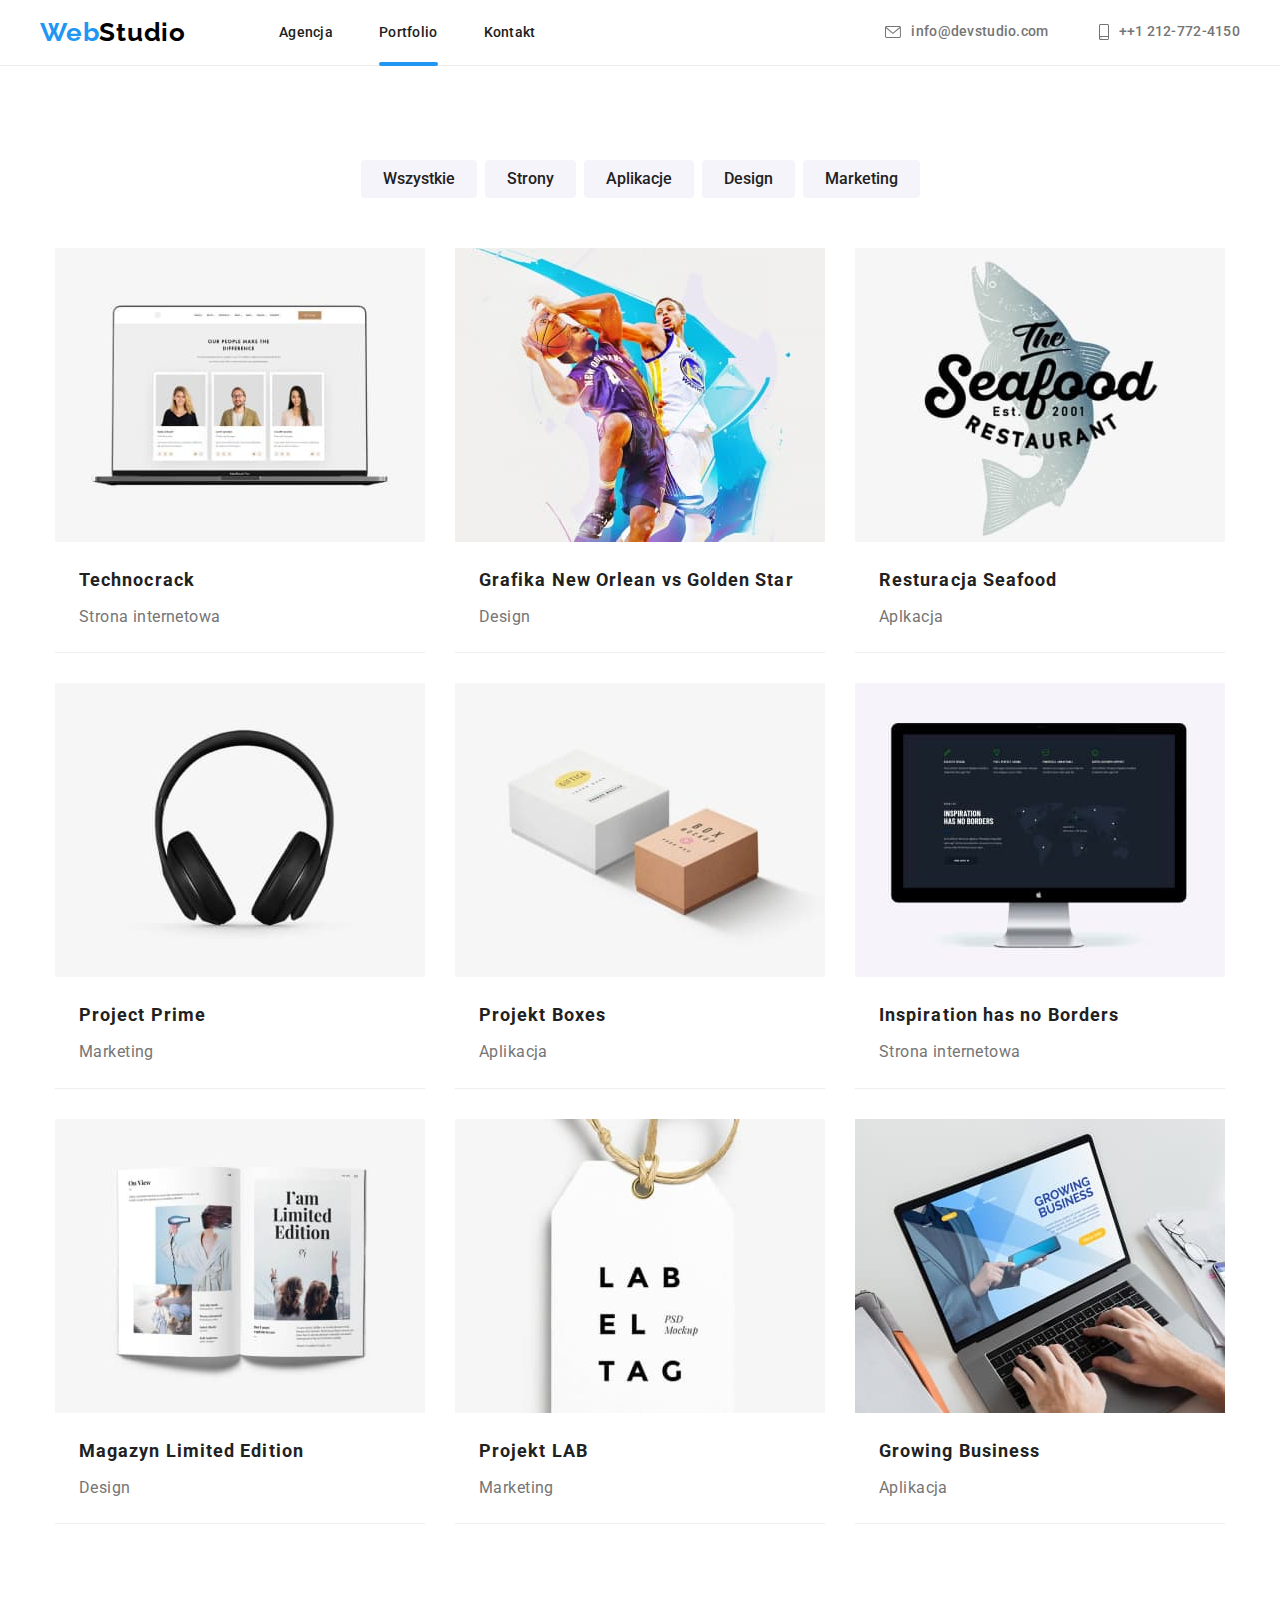
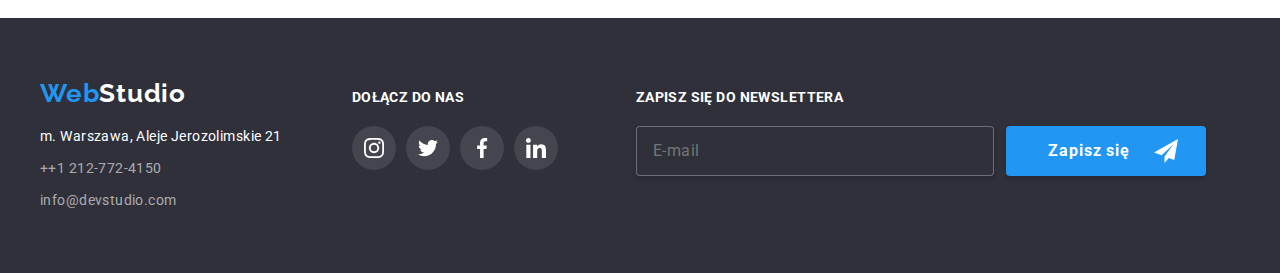
==== portfolio.html @ edabc9a8 "Readme added" ====
<!DOCTYPE html>
<html lang="en">
  <head>
    <meta charset="UTF-8" />
    <meta http-equiv="X-UA-Compatible" content="IE=edge" />
    <meta name="viewport" content="width=device-width, initial-scale=1.0" />
    <title>WebStudio</title>
    <link rel="preconnect" href="https://fonts.googleapis.com" />
    <link rel="preconnect" href="https://fonts.gstatic.com" crossorigin />
    <link
      rel="stylesheet"
      href="https://cdnjs.cloudflare.com/ajax/libs/modern-normalize/1.1.0/modern-normalize.min.css"
      integrity="sha512-wpPYUAdjBVSE4KJnH1VR1HeZfpl1ub8YT/NKx4PuQ5NmX2tKuGu6U/JRp5y+Y8XG2tV+wKQpNHVUX03MfMFn9Q=="
      crossorigin="anonymous"
      referrerpolicy="no-referrer"
    />
    <link
      href="https://fonts.googleapis.com/css2?family=Raleway:wght@700&family=Roboto:wght@400;500;700;900&display=swap"
      rel="stylesheet"
    />
    <link rel="stylesheet" href="./css/modern-normalize.css" />
    <link rel="stylesheet" href="./css/styles.css" />
  </head>
  <body>
    <header class="header-border">
      <div class="container header-section">
        <nav class="header-navigation">
          <a
            class="logo"
            href="index.html"
            target="_blank"
            rel="noreferrer noopener"
          >
            Web<span>Studio</span>
          </a>
          <ul class="menu">
            <li><a class="bordered" href="index.html">Agencja</a></li>
            <li>
              <a class="bordered active" href="portfolio.html">Portfolio</a>
            </li>
            <li><a class="bordered" href="index.html">Kontakt</a></li>
          </ul>
        </nav>
        <ul class="contacts">
          <li>
            <a class="contacts-link" href="mailto:info@devstudio.com">
              <svg width="16px" height="12px">
                <use href="images/icons.svg#icon-envelope-1"></use>
              </svg>
              info@devstudio.com</a
            >
          </li>
          <li>
            <a class="contacts-link" href="tel:+1212-772-4150">
              <svg width="10" height="16px">
                <use href="images/icons.svg#icon-smartphone-1"></use>
              </svg>
              ++1 212-772-4150</a
            >
          </li>
        </ul>
      </div>
    </header>
    <main>
      <section class="section">
        <div class="container">
          <ul class="portfolio-categories">
            <li><button type="button">Wszystkie</button></li>
            <li><button type="button">Strony</button></li>
            <li><button type="button">Aplikacje</button></li>
            <li><button type="button">Design</button></li>
            <li><button type="button">Marketing</button></li>
          </ul>
          <ul class="portfolio-img">
            <li class="portfolio-item">
              <div class="slide-out">
                <img
                  src="images/portfolio_img1.jpg"
                  alt="Photo of peoples on the laptop screen"
                  height="294"
                  width="370"
                />
                <p class="card-description">
                  Technocrack jest popularną platformą wykorzystywaną do
                  rozpowszechniania koronawirusa. Firmy wykorzystują tę
                  platformę do celów szpiegowskich i ataków na niezabezpieczone
                  serwery konkurencji
                </p>
              </div>
              <figcaption class="caption">
                <h3>Technocrack</h3>
                <p>Strona internetowa</p>
              </figcaption>
            </li>
            <li class="portfolio-item">
              <div class="slide-out">
                <img
                  src="images/portfolio_img2.jpg"
                  alt="two basketball players with a ball"
                  height="294"
                  width="370"
                />
                <p class="card-description">
                  Technocrack jest popularną platformą wykorzystywaną do
                  rozpowszechniania koronawirusa. Firmy wykorzystują tę
                  platformę do celów szpiegowskich i ataków na niezabezpieczone
                  serwery konkurencji
                </p>
              </div>
              <figcaption class="caption">
                <h3>Grafika New Orlean vs Golden Star</h3>
                <p>Design</p>
              </figcaption>
            </li>
            <li class="portfolio-item">
              <div class="slide-out">
                <img
                  src="images/portfolio_img3.jpg"
                  alt="Restaurant's logo with a fish in the background"
                  height="294"
                  width="370"
                />
                <p class="card-description">
                  Technocrack jest popularną platformą wykorzystywaną do
                  rozpowszechniania koronawirusa. Firmy wykorzystują tę
                  platformę do celów szpiegowskich i ataków na niezabezpieczone
                  serwery konkurencji
                </p>
              </div>
              <figcaption class="caption">
                <h3>Resturacja Seafood</h3>
                <p>Aplkacja</p>
              </figcaption>
            </li>
            <li class="portfolio-item">
              <div class="slide-out">
                <img
                  src="images/portfolio_img4.jpg"
                  alt="headphones"
                  height="294"
                  width="370"
                />
                <p class="card-description">
                  Technocrack jest popularną platformą wykorzystywaną do
                  rozpowszechniania koronawirusa. Firmy wykorzystują tę
                  platformę do celów szpiegowskich i ataków na niezabezpieczone
                  serwery konkurencji
                </p>
              </div>
              <figcaption class="caption">
                <h3>Project Prime</h3>
                <p>Marketing</p>
              </figcaption>
            </li>

            <li class="portfolio-item">
              <div class="slide-out">
                <img
                  src="images/portfolio_img5.jpg"
                  alt="two small boxes"
                  height="294"
                  width="370"
                />
                <p class="card-description">
                  Technocrack jest popularną platformą wykorzystywaną do
                  rozpowszechniania koronawirusa. Firmy wykorzystują tę
                  platformę do celów szpiegowskich i ataków na niezabezpieczone
                  serwery konkurencji
                </p>
              </div>
              <figcaption class="caption">
                <h3>Projekt Boxes</h3>
                <p>Aplikacja</p>
              </figcaption>
            </li>
            <li class="portfolio-item">
              <div class="slide-out">
                <img
                  src="images/portfolio_img6.jpg"
                  alt="Apple screen"
                  height="294"
                  width="370"
                />
                <p class="card-description">
                  Technocrack jest popularną platformą wykorzystywaną do
                  rozpowszechniania koronawirusa. Firmy wykorzystują tę
                  platformę do celów szpiegowskich i ataków na niezabezpieczone
                  serwery konkurencji
                </p>
              </div>
              <figcaption class="caption">
                <h3>Inspiration has no Borders</h3>
                <p>Strona internetowa</p>
              </figcaption>
            </li>
            <li class="portfolio-item">
              <div class="slide-out">
                <img
                  src="images/portfolio_img7.jpg"
                  alt="open newspaper"
                  height="294"
                  width="370"
                />
                <p class="card-description">
                  Technocrack jest popularną platformą wykorzystywaną do
                  rozpowszechniania koronawirusa. Firmy wykorzystują tę
                  platformę do celów szpiegowskich i ataków na niezabezpieczone
                  serwery konkurencji
                </p>
              </div>
              <figcaption class="caption">
                <h3>Magazyn Limited Edition</h3>
                <p>Design</p>
              </figcaption>
            </li>

            <li class="portfolio-item">
              <div class="slide-out">
                <img
                  src="images/portfolio_img8.jpg"
                  alt="a pendant"
                  height="294"
                  width="370"
                />
                <p class="card-description">
                  Technocrack jest popularną platformą wykorzystywaną do
                  rozpowszechniania koronawirusa. Firmy wykorzystują tę
                  platformę do celów szpiegowskich i ataków na niezabezpieczone
                  serwery konkurencji
                </p>
              </div>
              <figcaption class="caption">
                <h3>Projekt LAB</h3>
                <p>Marketing</p>
              </figcaption>
            </li>

            <li class="portfolio-item">
              <div class="slide-out">
                <img
                  src="images/portfolio_img9.jpg"
                  alt="hands using notebook"
                  height="294"
                  width="370"
                />
                <p class="card-description">
                  Technocrack jest popularną platformą wykorzystywaną do
                  rozpowszechniania koronawirusa. Firmy wykorzystują tę
                  platformę do celów szpiegowskich i ataków na niezabezpieczone
                  serwery konkurencji
                </p>
              </div>
              <figcaption class="caption">
                <h3>Growing Business</h3>
                <p>Aplikacja</p>
              </figcaption>
            </li>
          </ul>
        </div>
      </section>
    </main>
    <footer>
      <div class="container footer-wrapper">
        <div class="page-footer">
          <a
            class="footer-logo"
            href="index.html"
            target="_blank"
            rel="noreferrer noopener"
          >
            Web<span>Studio</span>
          </a>
          <address>
            <ul class="footer-list">
              <li class="footer-adres">m. Warszawa, Aleje Jerozolimskie 21</li>
              <li class="footer-contacts">
                <a href="tel:+1212-772-4150">++1 212-772-4150</a>
              </li>
              <li class="footer-contacts">
                <a href="mailto:info@devstudio.com">info@devstudio.com</a>
              </li>
            </ul>
          </address>
        </div>
        <div class="footer-socialmedia-icons">
          <h3>DOŁĄCZ DO NAS</h3>
          <ul>
            <li>
              <svg width="20px" height="20px">
                <use href="./images/icons.svg#icon-instagram-2-1"></use>
              </svg>
            </li>
            <li>
              <svg width="20px" height="20px">
                <use href="./images/icons.svg#icon-twitter-1-1"></use>
              </svg>
            </li>
            <li>
              <svg width="20px" height="20px">
                <use href="./images/icons.svg#icon-facebook-1-1"></use>
              </svg>
            </li>
            <li>
              <svg width="20px" height="20px">
                <use href="./images/icons.svg#icon-linkedin-1-1"></use>
              </svg>
            </li>
          </ul>
        </div>
        <div class="newsletter-wrapper">
          <h3>ZAPISZ SIĘ DO NEWSLETTERA</h3>
          <form class="newsletter-subscription" name="sign_up_for_newsletter">
            <input type="email" name="email" placeholder="E-mail" />
            <button class="submit-button" type="submit">
              Zapisz się<svg height="24px" width="24px">
                <use href="./images/icons.svg#icon-send"></use>
              </svg>
            </button>
          </form>
        </div>
      </div>
    </footer>
  </body>
</html>
---- css/styles.css ----
:root {
  --brand-color: #2196f3;
  --background-color: #2f303a;
  --backrground-second-color: #fff;
  --color-secondary: #212121;
  --paragraf-font-color: #757575;
  --font-primary: "Roboto", sans-serif;
  --font-secondary: "Raleway", sans-serif;
  --paragraf-font-size: 16px;
  --header2-font-size: 36px;
}
* {
  margin: 0;
  padding: 0;
  border-style: none;
}
body {
  font-family: var(--font-primary);
  letter-spacing: 0.03em;
  color: var(--paragraf-font-color);
  font-size: 14px;
}
a {
  text-decoration: none;
}
button {
  cursor: pointer;
}
li {
  list-style: none;
}
.container {
  max-width: 1200px;
  width: 100%;
  margin: 0 auto;
}
.section {
  padding: 94px 0;
}
.menu,
.contacts,
nav,
.header-section,
.advantages,
.example-list,
.aboutus-list,
.portfolio-categories {
  display: flex;
  justify-content: space-between;
}
.header-section {
  padding-top: 24px;
  padding-bottom: 25px;
  justify-content: space-between;
  align-items: center;
}
.header-border {
  border-bottom: 1px solid #ececec;
}
.header-navigation {
  display: flex;
  align-items: center;
}
.logo {
  margin-right: 93px;
}
.logo,
.footer-logo {
  font-family: var(--font-secondary);
  font-weight: 700;
  font-size: 26px;
  color: var(--brand-color);
  line-height: 1.2px;
  letter-spacing: 0.03em;
}
.logo span {
  color: #000;
}
.menu {
  column-gap: 46px;
}
.menu li {
  position: relative;
}
.menu a {
  display: inline-block;
  color: var(--color-secondary);
  transition-property: color, fill;
  transition-duration: 250ms;
  transition-timing-function: cubic-bezier(0.4, 0, 0.2, 1);
}
.menu a,
.contacts a {
  font-family: var(--font-primary);
  font-weight: 500;
  font-size: 14px;
  line-height: 1.1;
  letter-spacing: 0.02em;
}
.active::after,
.bordered:hover::after {
  position: absolute;
  right: 0;
  margin-top: 37px;
  content: "";
  width: 100%;
  border-bottom: solid 4px #2196f3;
  border-radius: 4px;
}
.contacts {
  column-gap: 50px;
}
.menu a:focus,
.menu a:hover,
.contacts-link:focus,
.contacts-link:hover,
.footer-contacts a:focus,
.footer-contacts a:hover {
  color: var(--brand-color);
  fill: var(--brand-color);
}
.contacts-link {
  fill: var(--paragraf-font-color);
  color: var(--paragraf-font-color);
  display: flex;
  align-items: center;
  transition-property: color, fill;
  transition-duration: 250ms;
  transition-timing-function: cubic-bezier(0.4, 0, 0.2, 1);
}
.contacts-link svg {
  margin-right: 10px;
}
.introduction {
  padding-top: 0;
  padding-bottom: 0;
  background-color: var(--background-color);
  border: 1px solid #000;
}
.background-img {
  margin: auto;
  background-image: url(../images/sloganBackground.jpg),
    linear-gradient(rgba(47, 48, 58, 0.4), rgba(47, 48, 58, 0.4));
  background-position: center;
  background-repeat: no-repeat;
  background-size: cover;
  max-width: 1600px;
}
.introduction-padding {
  padding: 200px 452px;
  text-align: center;
}
.slogan {
  font-size: 44px;
  font-weight: 900;
  line-height: 1.4;
  letter-spacing: 0.06em;
  color: var(--backrground-second-color);
  padding-bottom: 30px;
}
.slogan-button,
.modal-button {
  border: none;
  font-family: var(--font-primary);
  border-radius: 4px;
  font-size: 16px;
  font-weight: 700;
  line-height: 1.9;
  letter-spacing: 0.06em;
  color: var(--backrground-second-color);
  background-color: var(--brand-color);
  padding: 10px 41px 10px 42px;
}
.advantages > li:not(:last-child),
.aboutus-list > li:not(:last-child),
.example-list > li:not(:last-child) {
  margin-right: 30px;
}
.advantages h3,
.footer-socialmedia-icons h3,
.label,
.newsletter-wrapper h3 {
  color: var(--color-secondary);
  font-weight: 700;
  font-size: 14px;
  line-height: 1.1;
  padding-bottom: 10px;
}
.advantages p {
  line-height: 1.7;
}
.top-icons {
  background-color: #f5f4fa;
  padding: 25px 100px;
  margin-bottom: 30px;
}
.example-section {
  padding-top: 0;
}
.example-list img {
  display: block;
}
.example-list li {
  position: relative;
}
.label {
  position: absolute;
  bottom: 0;
  width: 100%;
  padding: 27px;
  text-align: center;
  background: rgba(47, 48, 58, 0.8);
  color: rgba(255, 255, 255, 1);
}
.example-header,
.aboutus-header,
.clients-header {
  text-align: center;
  color: var(--color-secondary);
  font-weight: 700;
  font-size: var(--header2-font-size);
  line-height: 1.2;
  padding-bottom: 50px;
}
.aboutus-list {
  text-align: center;
}
.aboutus-list > li {
  padding-bottom: 30px;
  background-color: var(--backrground-second-color);
  box-shadow: 0 2px 1px 0 #00000033, 0 1px 1px 0 #00000024,
    0 1px 3px 0 #0000001f;
}
.aboutus {
  background: #f5f4fa;
}
.aboutus-list h3 {
  font-weight: 500;
  color: var(--color-secondary);
  padding-top: 30px;
  padding-bottom: 10px;
}
.aboutus-list p,
.aboutus-list h3 {
  font-size: var(--paragraf-font-size);
  line-height: 1.2;
}
.index-socialmedia-icons {
  margin-top: 16px;
}
.index-socialmedia-icons ul {
  display: flex;
  column-gap: 10px;
  justify-content: center;
}
.index-socialmedia-icons li {
  width: 44px;
  height: 44px;
  padding: 12px;
  fill: #afb1b8;
  border-radius: 50%;
  transition-property: background-color, fill;
  transition-duration: 250ms;
  transition-timing-function: cubic-bezier(0.4, 0, 0.2, 1);
}
.index-socialmedia-icons li:hover,
.index-socialmedia-icons li:focus {
  background-color: var(--brand-color);
  fill: var(--backrground-second-color);
}
.clients-list {
  display: flex;
  justify-content: space-between;
  fill: #afb1b8;
  gap: 30px;
}
.clients-list li {
  border: 1px solid #afb1b8;
  border-radius: 4%;
  padding: 17.71px 32px 14.25px 32px;
  transition-property: border, fill;
  transition-duration: 250ms;
  transition-timing-function: cubic-bezier(0.4, 0, 0.2, 1);
}
.clients-list li:hover,
.clients-list li:focus {
  fill: var(--brand-color);
  border: 1px solid var(--brand-color);
}
.portfolio-categories button {
  font-family: var(--font-primary);
  font-weight: 500;
  font-size: 16px;
  line-height: 1.6;
  color: var(--color-secondary);
  background-color: #f5f4fa;
  border-radius: 4px;
  padding: 6px 22px;
  transition-property: background-color, color, box-shadow;
  transition-duration: 250ms;
  transition-timing-function: cubic-bezier(0.4, 0, 0.2, 1);
}
.portfolio-categories {
  justify-content: center;
}
.portfolio-categories button:focus,
.portfolio-categories button:hover {
  background-color: var(--brand-color);
  color: var(--backrground-second-color);
  box-shadow: 0 2px 2px 0 #0000001f, 0 1px 2px 0 #00000014,
    0 3px 1px 0 #0000001a;
}
.portfolio-item {
  display: block;
  border-bottom: 1px solid #eeeeee;
  transition-property: box-shadow;
  transition-duration: 250ms;
  transition-timing-function: cubic-bezier(0.4, 0, 0.2, 1);
}
.portfolio-item:hover,
.portfolio-item:focus {
  box-shadow: 1px 4px 6px 0 rgba(0, 0, 0, 0.16), 0 4px 4px 0 rgba(0, 0, 0, 0.06),
    0 1px 1px 0 rgba(0, 0, 0, 0.12);
}
.portfolio-categories li:not(:last-child) {
  margin-right: 8px;
}
.portfolio-img {
  display: flex;
  justify-content: center;
  flex-wrap: wrap;
  gap: 30px;
  padding-top: 50px;
}
.slide-out {
  max-width: 370px;
  position: relative;
  overflow: hidden;
}
.slide-out img {
  display: block;
}
.card-description {
  position: absolute;
  left: 0;
  right: 0;
  top: 0;
  bottom: 0;
  font-size: 18px;
  line-height: 28px;
  letter-spacing: 0.03em;
  text-align: left;
  padding-top: 49px;
  padding-left: 24px;
  padding-right: 45px;
  color: var(--backrground-second-color);
  background-color: #2196f3e5;
  transform: translateY(295px);
  transition: transform 250ms cubic-bezier(0.4, 0, 0.2, 1);
}
.portfolio-item:hover .card-description {
  transform: translateY(0);
}
.caption {
  padding: 20px 24px;
}
.caption h3 {
  font-weight: 700;
  font-size: 18px;
  line-height: 2;
  letter-spacing: 0.06em;
  color: var(--color-secondary);
  margin-bottom: 4px;
}
.caption p {
  font-size: var(--paragraf-font-size);
  line-height: 1.9;
}
footer {
  background: var(--background-color);
}
.footer-wrapper {
  display: flex;
  align-items: baseline;
}
.page-footer {
  padding-top: 60px;
  padding-bottom: 60px;
  margin-right: 70px;
}
.footer-logo span {
  color: var(--backrground-second-color);
}
.footer-list {
  display: flex;
  flex-direction: column;
  row-gap: 8px;
}
.footer-adres {
  font-style: normal;
  line-height: 1.7;
  color: var(--backrground-second-color);
}
address {
  margin-top: 20px;
}
.footer-contacts a {
  font-style: normal;
  font-family: var(--font-primary);
  font-size: 14px;
  line-height: 1.7;
  letter-spacing: 0.03em;
  color: rgba(255, 255, 255, 0.6);
  transition-property: color, fill;
  transition-duration: 250ms;
  transition-timing-function: cubic-bezier(0.4, 0, 0.2, 1);
}
.footer-socialmedia-icons {
  padding-top: 72px;
  margin-right: 78px;
}
.footer-socialmedia-icons ul {
  display: flex;
  column-gap: 10px;
  margin-top: 10px;
  fill: var(--backrground-second-color);
}
.footer-socialmedia-icons li {
  padding: 12px;
  width: 44px;
  height: 44px;
  border-radius: 50%;
  background-color: rgba(255, 255, 255, 0.1);
  transition-property: background-color;
  transition-duration: 250ms;
  transition-timing-function: cubic-bezier(0.4, 0, 0.2, 1);
}
.footer-socialmedia-icons li:hover,
.footer-socialmedia-icons li:focus {
  background-color: var(--brand-color);
}
.footer-socialmedia-icons h3 {
  color: var(--backrground-second-color);
}
label {
  display: flex;
  flex-direction: column;
}
.newsletter-wrapper h3 {
  padding-bottom: 20px;
  color: var(--backrground-second-color);
}
.newsletter-subscription {
  display: flex;
}
.newsletter-subscription input {
  font-size: 16px;
  font-weight: 400;
  letter-spacing: 0.03em;
  border-radius: 4px;
  padding: 15px 16px 15px 16px;
  border: 1px solid #ffffff4d;
  box-shadow: 0px 4px 4px 0px #00000026;
  color: #ffffff99;
  background-color: var(--background-color);
  width: 358px;
}
.submit-button {
  padding: 10px 28px 10px 42px;
  margin-left: 12px;
  display: flex;
  align-items: center;
  color: var(--backrground-second-color);
  background-color: var(--brand-color);
  font-size: 16px;
  font-weight: 700;
  line-height: 1.6;
  letter-spacing: 0.06em;
  box-shadow: 0px 4px 4px 0px #00000026;
  border-radius: 4px;
}
.submit-button svg {
  margin-left: 24px;
  fill: rgba(255, 255, 255, 1);
  background-color: var(--brand-color);
}
/*modal*/
.is-hidden {
  visibility: hidden;
  opacity: 0;
  pointer-events: none;
}
.backdrop {
  position: fixed;
  left: 0;
  right: 0;
  top: 0;
  bottom: 0;
  background: rgba(0, 0, 0, 0.2);
  transition: visibility 0.5s linear, opacity 0.5s linear;
}
.modal {
  background: rgba(255, 255, 255, 1);
  box-shadow: 0px 2px 1px 0px rgba(0, 0, 0, 0.2),
    0px 1px 1px 0px rgba(0, 0, 0, 0.14), 0px 1px 3px 0px rgba(0, 0, 0, 0.12);
  height: 581px;
  width: 528px;
  border-radius: 4px;
  position: absolute;
  left: 50%;
  top: 50%;
  transition: transform 0.5s linear;
  transform: translate(-50%) translateY(-50%) scale(1);
  padding: 40px;
}
.modal h3 {
  color: var(--color-secondary);
  font-size: 20px;
  font-weight: 700;
  line-height: 23px;
  letter-spacing: 0.03em;
  text-align: center;
  padding-bottom: 12px;
}
.is-hidden .modal {
  transform: translate(-50%) translateY(-50%) scale(0);
}
.modal-close-btn {
  position: absolute;
  display: flex;
  justify-content: center;
  top: 8px;
  right: 8px;
  height: 30px;
  width: 30px;
  border-radius: 50%;
  border: 1px solid #0000001a;
  background-color: #fff;
  padding: 6px;
}
.order-input {
  border: 1px solid rgba(33, 33, 33, 0.2);
  border-radius: 4px;
  height: 40px;
  margin-top: 4px;
  padding-left: 42px;
  transition-property: border;
  transition-duration: 250ms;
  transition-timing-function: cubic-bezier(0.4, 0, 0.2, 1);
}
.order-input:hover,
.order-input:focus-within,
.comment:hover,
.comment:focus-within {
  border: 1px solid var(--brand-color);
  outline: none;
}
.order-input:hover + .modal-icons,
.order-input:focus + .modal-icons {
  fill: var(--brand-color);
  outline: none;
}

.modal label,
.modal textarea {
  font-size: 12px;
  line-height: 14px;
  letter-spacing: 0.01em;
  text-align: left;
  color: var(--paragraf-font-color);
  padding-top: 10px;
  position: relative;
}
.modal-icons {
  position: absolute;
  left: 12px;
  top: 60%;
  transition-property: fill;
  transition-duration: 250ms;
  transition-timing-function: cubic-bezier(0.4, 0, 0.2, 1);
}
.modal textarea {
  padding: 12px 16px;
  resize: none;
  border: 1px solid rgba(33, 33, 33, 0.2);
  border-radius: 4px;
  margin-top: 4px;
}
.checkbox-control {
  display: flex;
  gap: 8px;
  margin-top: 25px;
  margin-bottom: 30px;
  padding-left: 15px;
}
.checkbox-input {
  position: absolute;
  width: 100%;
  height: 100%;
  clip: rect(1px, 1px, 1px, 1px);
}
.termANDcondition {
  transition-property: border-color, background-color;
  transition-duration: 250ms;
  transition-timing-function: cubic-bezier(0.4, 0, 0.2, 1);
  width: 16px;
  height: 15px;
  display: block;
  border: 2px solid #212121;
  border-radius: 2px;
  overflow: hidden;
  position: relative;
}
.order-input svg {
  display: block;
}
.checkbox-input:checked + .termANDcondition {
  border-color: var(--brand-color);
  background-color: var(--brand-color);
  overflow: visible;
}
.checkbox-input:checked + .termANDcondition svg {
  position: absolute;
  top: 50%;
  left: 50%;
  transform: translate(-50%, -50%);
  fill: #fff;
}
.checkbox-control a {
  color: var(--brand-color);
  text-decoration: underline;
}
.modal-button {
  display: block;
  margin-left: auto;
  margin-right: auto;
  padding: 10px 76px;
  box-shadow: 0px 4px 4px 0px #00000026;
}
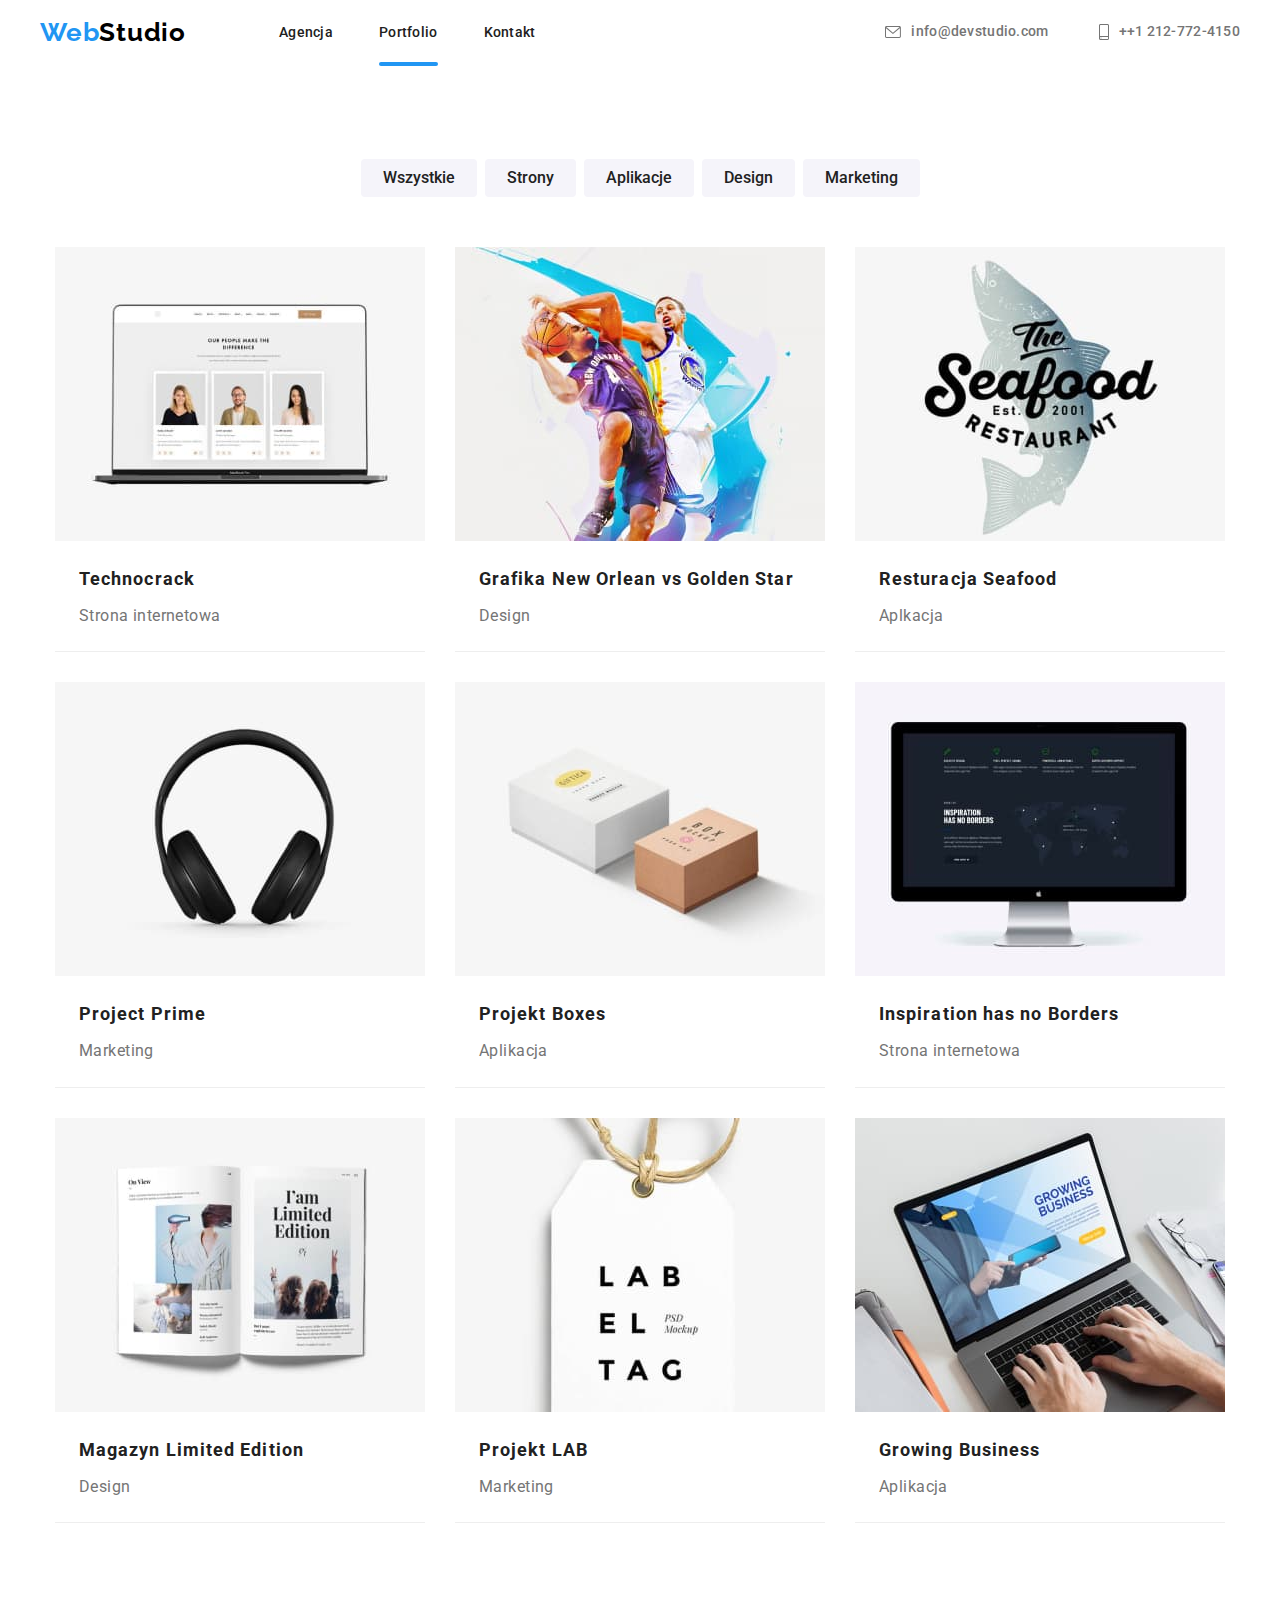
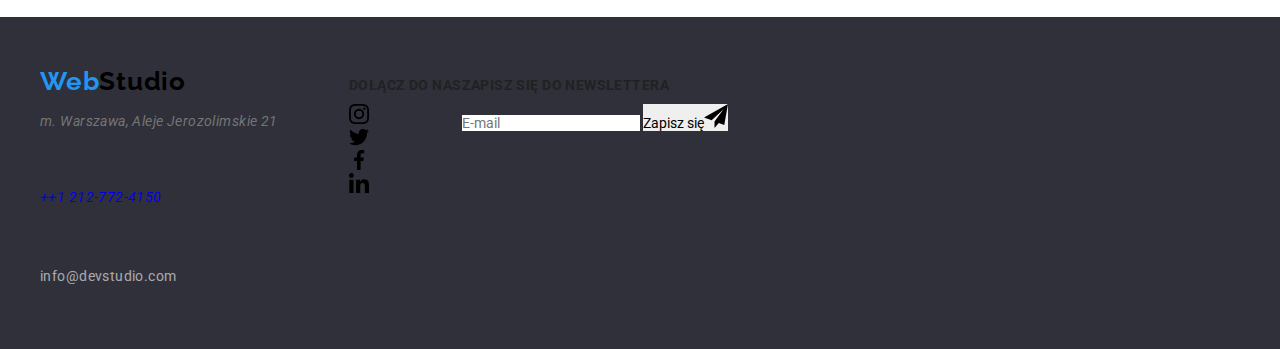
==== commit 38d5178e: "_pageFooter added" ====
--- a/portfolio.html
+++ b/portfolio.html
@@ -23,8 +23,8 @@
   </head>
   <body>
     <header class="header-border">
-      <div class="container header-section">
-        <nav class="header-navigation">
+      <div class="container header__section">
+        <nav class="header__navigation">
           <a
             class="logo"
             href="index.html"
@@ -34,25 +34,33 @@
             Web<span>Studio</span>
           </a>
           <ul class="menu">
-            <li><a class="bordered" href="index.html">Agencja</a></li>
-            <li>
-              <a class="bordered active" href="portfolio.html">Portfolio</a>
-            </li>
-            <li><a class="bordered" href="index.html">Kontakt</a></li>
+            <li class="menu__item">
+              <a class="menu__link menu--bordered" href="index.html">Agencja</a>
+            </li>
+            <li class="menu__item">
+              <a
+                class="menu__link menu--bordered menu--active"
+                href="portfolio.html"
+                >Portfolio</a
+              >
+            </li>
+            <li class="menu__item">
+              <a class="menu__link menu--bordered" href="index.html">Kontakt</a>
+            </li>
           </ul>
         </nav>
         <ul class="contacts">
           <li>
-            <a class="contacts-link" href="mailto:info@devstudio.com">
-              <svg width="16px" height="12px">
+            <a class="contacts__link" href="mailto:info@devstudio.com">
+              <svg class="contacts__icon" width="16px" height="12px">
                 <use href="images/icons.svg#icon-envelope-1"></use>
               </svg>
               info@devstudio.com</a
             >
           </li>
           <li>
-            <a class="contacts-link" href="tel:+1212-772-4150">
-              <svg width="10" height="16px">
+            <a class="contacts__link" href="tel:+1212-772-4150">
+              <svg class="contacts__icon" width="10" height="16px">
                 <use href="images/icons.svg#icon-smartphone-1"></use>
               </svg>
               ++1 212-772-4150</a
@@ -259,21 +267,21 @@
         </div>
       </section>
     </main>
-    <footer>
-      <div class="container footer-wrapper">
-        <div class="page-footer">
+    <footer class="footer">
+      <div class="container footer__wrapper">
+        <div class="footer__contacts">
           <a
-            class="footer-logo"
+            class="logo"
             href="index.html"
             target="_blank"
             rel="noreferrer noopener"
           >
-            Web<span>Studio</span>
+            Web<span claa="logo__span--footer">Studio</span>
           </a>
           <address>
-            <ul class="footer-list">
-              <li class="footer-adres">m. Warszawa, Aleje Jerozolimskie 21</li>
-              <li class="footer-contacts">
+            <ul class="footer__list">
+              <li class="footer__adres">m. Warszawa, Aleje Jerozolimskie 21</li>
+              <li class="footer__contacts">
                 <a href="tel:+1212-772-4150">++1 212-772-4150</a>
               </li>
               <li class="footer-contacts">
--- a/css/styles.css
+++ b/css/styles.css
@@ -39,25 +39,25 @@
 }
 .menu,
 .contacts,
-nav,
-.header-section,
+.header__navigation,
+.header__section,
 .advantages,
-.example-list,
-.aboutus-list,
+.OurService__list,
+.ourTeam__list,
 .portfolio-categories {
   display: flex;
   justify-content: space-between;
 }
-.header-section {
+.header__section {
   padding-top: 24px;
   padding-bottom: 25px;
   justify-content: space-between;
   align-items: center;
 }
-.header-border {
+.header {
   border-bottom: 1px solid #ececec;
 }
-.header-navigation {
+.header__navigation {
   display: flex;
   align-items: center;
 }
@@ -79,26 +79,27 @@
 .menu {
   column-gap: 46px;
 }
-.menu li {
+.menu__item {
   position: relative;
 }
-.menu a {
+.menu__link {
   display: inline-block;
   color: var(--color-secondary);
   transition-property: color, fill;
   transition-duration: 250ms;
   transition-timing-function: cubic-bezier(0.4, 0, 0.2, 1);
 }
-.menu a,
-.contacts a {
+.menu__link,
+.contacts__link {
   font-family: var(--font-primary);
   font-weight: 500;
   font-size: 14px;
   line-height: 1.1;
   letter-spacing: 0.02em;
 }
-.active::after,
-.bordered:hover::after {
+.menu--active::after,
+.menu--bordered:hover::after,
+.menu--bordered:focus::after {
   position: absolute;
   right: 0;
   margin-top: 37px;
@@ -112,14 +113,14 @@
 }
 .menu a:focus,
 .menu a:hover,
-.contacts-link:focus,
-.contacts-link:hover,
+.contacts__link:focus,
+.contacts__link:hover,
 .footer-contacts a:focus,
 .footer-contacts a:hover {
   color: var(--brand-color);
   fill: var(--brand-color);
 }
-.contacts-link {
+.contacts__link {
   fill: var(--paragraf-font-color);
   color: var(--paragraf-font-color);
   display: flex;
@@ -128,7 +129,7 @@
   transition-duration: 250ms;
   transition-timing-function: cubic-bezier(0.4, 0, 0.2, 1);
 }
-.contacts-link svg {
+.contacts__icon {
   margin-right: 10px;
 }
 .introduction {
@@ -137,7 +138,7 @@
   background-color: var(--background-color);
   border: 1px solid #000;
 }
-.background-img {
+.introduction__img {
   margin: auto;
   background-image: url(../images/sloganBackground.jpg),
     linear-gradient(rgba(47, 48, 58, 0.4), rgba(47, 48, 58, 0.4));
@@ -146,11 +147,11 @@
   background-size: cover;
   max-width: 1600px;
 }
-.introduction-padding {
+.introduction__wrapper {
   padding: 200px 452px;
   text-align: center;
 }
-.slogan {
+.introduction__slogan {
   font-size: 44px;
   font-weight: 900;
   line-height: 1.4;
@@ -158,7 +159,7 @@
   color: var(--backrground-second-color);
   padding-bottom: 30px;
 }
-.slogan-button,
+.introduction__button,
 .modal-button {
   border: none;
   font-family: var(--font-primary);
@@ -172,13 +173,13 @@
   padding: 10px 41px 10px 42px;
 }
 .advantages > li:not(:last-child),
-.aboutus-list > li:not(:last-child),
-.example-list > li:not(:last-child) {
+.ourTeam__list > li:not(:last-child),
+.OurService__list > li:not(:last-child) {
   margin-right: 30px;
 }
-.advantages h3,
+.advantages__header,
 .footer-socialmedia-icons h3,
-.label,
+.OurService__p,
 .newsletter-wrapper h3 {
   color: var(--color-secondary);
   font-weight: 700;
@@ -186,24 +187,24 @@
   line-height: 1.1;
   padding-bottom: 10px;
 }
-.advantages p {
+.advantages__p {
   line-height: 1.7;
 }
-.top-icons {
+.advantages__icon {
   background-color: #f5f4fa;
   padding: 25px 100px;
   margin-bottom: 30px;
 }
-.example-section {
+.section--NOpadding {
   padding-top: 0;
 }
-.example-list img {
+.OurService__img {
   display: block;
 }
-.example-list li {
+.OurService__item {
   position: relative;
 }
-.label {
+.OurService__p {
   position: absolute;
   bottom: 0;
   width: 100%;
@@ -212,9 +213,7 @@
   background: rgba(47, 48, 58, 0.8);
   color: rgba(255, 255, 255, 1);
 }
-.example-header,
-.aboutus-header,
-.clients-header {
+.section__header {
   text-align: center;
   color: var(--color-secondary);
   font-weight: 700;
@@ -222,38 +221,38 @@
   line-height: 1.2;
   padding-bottom: 50px;
 }
-.aboutus-list {
+.ourTeam__list {
   text-align: center;
 }
-.aboutus-list > li {
+.ourTeam__item {
   padding-bottom: 30px;
   background-color: var(--backrground-second-color);
   box-shadow: 0 2px 1px 0 #00000033, 0 1px 1px 0 #00000024,
     0 1px 3px 0 #0000001f;
 }
-.aboutus {
+.ourTeam {
   background: #f5f4fa;
 }
-.aboutus-list h3 {
+.ourTeam__header {
   font-weight: 500;
   color: var(--color-secondary);
   padding-top: 30px;
   padding-bottom: 10px;
 }
-.aboutus-list p,
-.aboutus-list h3 {
+.ourTeam__p,
+.ourTeam__header {
   font-size: var(--paragraf-font-size);
   line-height: 1.2;
 }
-.index-socialmedia-icons {
+.ourTeam__socialmediaIcons {
   margin-top: 16px;
 }
-.index-socialmedia-icons ul {
+.ourTeam__socialmediaIcons__list {
   display: flex;
   column-gap: 10px;
   justify-content: center;
 }
-.index-socialmedia-icons li {
+.ourTeam__socialmediaIcons__item {
   width: 44px;
   height: 44px;
   padding: 12px;
@@ -263,18 +262,18 @@
   transition-duration: 250ms;
   transition-timing-function: cubic-bezier(0.4, 0, 0.2, 1);
 }
-.index-socialmedia-icons li:hover,
-.index-socialmedia-icons li:focus {
+.ourTeam__socialmediaIcons__item:hover,
+.ourTeam__socialmediaIcons__item:focus {
   background-color: var(--brand-color);
   fill: var(--backrground-second-color);
 }
-.clients-list {
+.clients__list {
   display: flex;
   justify-content: space-between;
   fill: #afb1b8;
   gap: 30px;
 }
-.clients-list li {
+.clients__icon {
   border: 1px solid #afb1b8;
   border-radius: 4%;
   padding: 17.71px 32px 14.25px 32px;
@@ -282,8 +281,8 @@
   transition-duration: 250ms;
   transition-timing-function: cubic-bezier(0.4, 0, 0.2, 1);
 }
-.clients-list li:hover,
-.clients-list li:focus {
+.clients__icon:hover,
+.clients__icon:focus {
   fill: var(--brand-color);
   border: 1px solid var(--brand-color);
 }
@@ -376,14 +375,14 @@
   font-size: var(--paragraf-font-size);
   line-height: 1.9;
 }
-footer {
+.footer {
   background: var(--background-color);
 }
-.footer-wrapper {
+.footer__wrapper {
   display: flex;
   align-items: baseline;
 }
-.page-footer {
+.footer__contacts {
   padding-top: 60px;
   padding-bottom: 60px;
   margin-right: 70px;
@@ -415,17 +414,17 @@
   transition-duration: 250ms;
   transition-timing-function: cubic-bezier(0.4, 0, 0.2, 1);
 }
-.footer-socialmedia-icons {
+.footer__socialmedia {
   padding-top: 72px;
   margin-right: 78px;
 }
-.footer-socialmedia-icons ul {
+.footer__socialmedia__list {
   display: flex;
   column-gap: 10px;
   margin-top: 10px;
   fill: var(--backrground-second-color);
 }
-.footer-socialmedia-icons li {
+.footer__socialmedia__item {
   padding: 12px;
   width: 44px;
   height: 44px;
@@ -435,25 +434,25 @@
   transition-duration: 250ms;
   transition-timing-function: cubic-bezier(0.4, 0, 0.2, 1);
 }
-.footer-socialmedia-icons li:hover,
-.footer-socialmedia-icons li:focus {
+.footer__socialmedia__item:hover,
+.footer__socialmedia__item:focus {
   background-color: var(--brand-color);
 }
-.footer-socialmedia-icons h3 {
-  color: var(--backrground-second-color);
-}
-label {
+.footer__socialmedia__header {
+  color: var(--backrground-second-color);
+}
+.OurService__p {
   display: flex;
   flex-direction: column;
 }
-.newsletter-wrapper h3 {
+.newsletter__header {
   padding-bottom: 20px;
   color: var(--backrground-second-color);
 }
-.newsletter-subscription {
-  display: flex;
-}
-.newsletter-subscription input {
+.newsletter__subscription {
+  display: flex;
+}
+.newsletter__input {
   font-size: 16px;
   font-weight: 400;
   letter-spacing: 0.03em;
@@ -465,7 +464,7 @@
   background-color: var(--background-color);
   width: 358px;
 }
-.submit-button {
+.newsletter__button {
   padding: 10px 28px 10px 42px;
   margin-left: 12px;
   display: flex;
@@ -479,7 +478,7 @@
   box-shadow: 0px 4px 4px 0px #00000026;
   border-radius: 4px;
 }
-.submit-button svg {
+.newsletter__icon {
   margin-left: 24px;
   fill: rgba(255, 255, 255, 1);
   background-color: var(--brand-color);
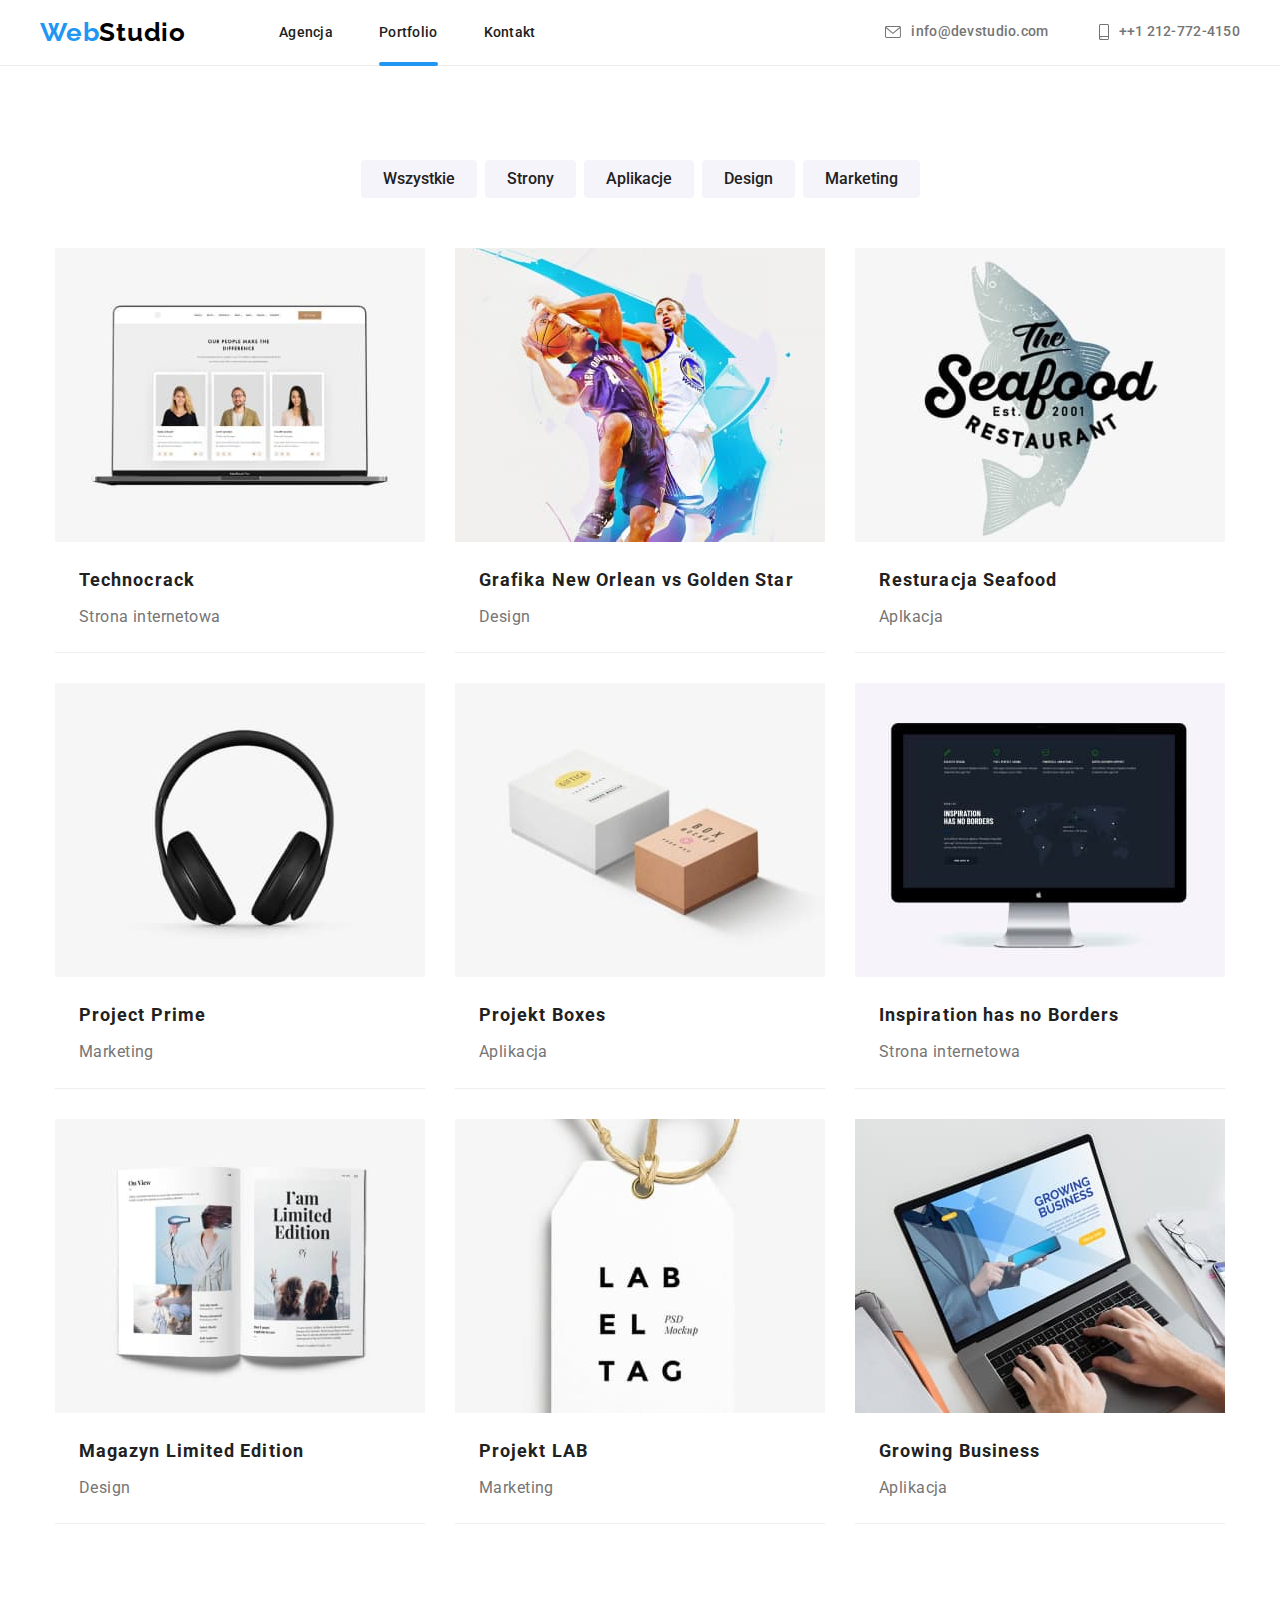
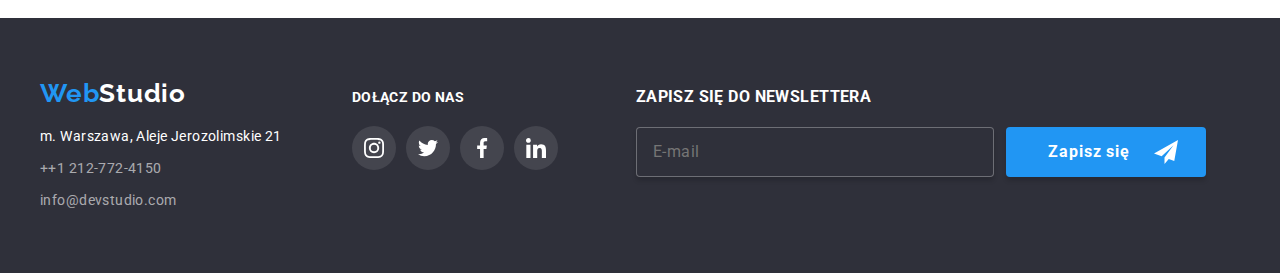
==== commit 43474431: "portfolio scss added" ====
--- a/portfolio.html
+++ b/portfolio.html
@@ -19,10 +19,11 @@
       rel="stylesheet"
     />
     <link rel="stylesheet" href="./css/modern-normalize.css" />
-    <link rel="stylesheet" href="./css/styles.css" />
+    <!--<link rel="stylesheet" href="./css/styles.css" /> -->
+    <link rel="stylesheet" href="./css/main.min.css" />
   </head>
   <body>
-    <header class="header-border">
+    <header class="header">
       <div class="container header__section">
         <nav class="header__navigation">
           <a
@@ -31,7 +32,7 @@
             target="_blank"
             rel="noreferrer noopener"
           >
-            Web<span>Studio</span>
+            Web<span class="logo__span">Studio</span>
           </a>
           <ul class="menu">
             <li class="menu__item">
@@ -72,193 +73,203 @@
     <main>
       <section class="section">
         <div class="container">
-          <ul class="portfolio-categories">
-            <li><button type="button">Wszystkie</button></li>
-            <li><button type="button">Strony</button></li>
-            <li><button type="button">Aplikacje</button></li>
-            <li><button type="button">Design</button></li>
-            <li><button type="button">Marketing</button></li>
+          <ul class="portfolio__menu">
+            <li>
+              <button class="portfolio__button" type="button">Wszystkie</button>
+            </li>
+            <li>
+              <button class="portfolio__button" type="button">Strony</button>
+            </li>
+            <li>
+              <button class="portfolio__button" type="button">Aplikacje</button>
+            </li>
+            <li>
+              <button class="portfolio__button" type="button">Design</button>
+            </li>
+            <li>
+              <button class="portfolio__button" type="button">Marketing</button>
+            </li>
           </ul>
-          <ul class="portfolio-img">
-            <li class="portfolio-item">
-              <div class="slide-out">
+          <ul class="portfolio__cards">
+            <li class="portfolio__item">
+              <div class="portfolio__slide">
                 <img
                   src="images/portfolio_img1.jpg"
                   alt="Photo of peoples on the laptop screen"
                   height="294"
                   width="370"
                 />
-                <p class="card-description">
-                  Technocrack jest popularną platformą wykorzystywaną do
-                  rozpowszechniania koronawirusa. Firmy wykorzystują tę
-                  platformę do celów szpiegowskich i ataków na niezabezpieczone
-                  serwery konkurencji
-                </p>
-              </div>
-              <figcaption class="caption">
+                <p class="portfolio__description">
+                  Technocrack jest popularną platformą wykorzystywaną do
+                  rozpowszechniania koronawirusa. Firmy wykorzystują tę
+                  platformę do celów szpiegowskich i ataków na niezabezpieczone
+                  serwery konkurencji
+                </p>
+              </div>
+              <figcaption class="portfolio__caption">
                 <h3>Technocrack</h3>
                 <p>Strona internetowa</p>
               </figcaption>
             </li>
-            <li class="portfolio-item">
-              <div class="slide-out">
+            <li class="portfolio__item">
+              <div class="portfolio__slide">
                 <img
                   src="images/portfolio_img2.jpg"
                   alt="two basketball players with a ball"
                   height="294"
                   width="370"
                 />
-                <p class="card-description">
-                  Technocrack jest popularną platformą wykorzystywaną do
-                  rozpowszechniania koronawirusa. Firmy wykorzystują tę
-                  platformę do celów szpiegowskich i ataków na niezabezpieczone
-                  serwery konkurencji
-                </p>
-              </div>
-              <figcaption class="caption">
+                <p class="portfolio__description">
+                  Technocrack jest popularną platformą wykorzystywaną do
+                  rozpowszechniania koronawirusa. Firmy wykorzystują tę
+                  platformę do celów szpiegowskich i ataków na niezabezpieczone
+                  serwery konkurencji
+                </p>
+              </div>
+              <figcaption class="portfolio__caption">
                 <h3>Grafika New Orlean vs Golden Star</h3>
                 <p>Design</p>
               </figcaption>
             </li>
-            <li class="portfolio-item">
-              <div class="slide-out">
+            <li class="portfolio__item">
+              <div class="portfolio__slide">
                 <img
                   src="images/portfolio_img3.jpg"
                   alt="Restaurant's logo with a fish in the background"
                   height="294"
                   width="370"
                 />
-                <p class="card-description">
-                  Technocrack jest popularną platformą wykorzystywaną do
-                  rozpowszechniania koronawirusa. Firmy wykorzystują tę
-                  platformę do celów szpiegowskich i ataków na niezabezpieczone
-                  serwery konkurencji
-                </p>
-              </div>
-              <figcaption class="caption">
+                <p class="portfolio__description">
+                  Technocrack jest popularną platformą wykorzystywaną do
+                  rozpowszechniania koronawirusa. Firmy wykorzystują tę
+                  platformę do celów szpiegowskich i ataków na niezabezpieczone
+                  serwery konkurencji
+                </p>
+              </div>
+              <figcaption class="portfolio__caption">
                 <h3>Resturacja Seafood</h3>
                 <p>Aplkacja</p>
               </figcaption>
             </li>
-            <li class="portfolio-item">
-              <div class="slide-out">
+            <li class="portfolio__item">
+              <div class="portfolio__slide">
                 <img
                   src="images/portfolio_img4.jpg"
                   alt="headphones"
                   height="294"
                   width="370"
                 />
-                <p class="card-description">
-                  Technocrack jest popularną platformą wykorzystywaną do
-                  rozpowszechniania koronawirusa. Firmy wykorzystują tę
-                  platformę do celów szpiegowskich i ataków na niezabezpieczone
-                  serwery konkurencji
-                </p>
-              </div>
-              <figcaption class="caption">
+                <p class="portfolio__description">
+                  Technocrack jest popularną platformą wykorzystywaną do
+                  rozpowszechniania koronawirusa. Firmy wykorzystują tę
+                  platformę do celów szpiegowskich i ataków na niezabezpieczone
+                  serwery konkurencji
+                </p>
+              </div>
+              <figcaption class="portfolio__caption">
                 <h3>Project Prime</h3>
                 <p>Marketing</p>
               </figcaption>
             </li>
 
-            <li class="portfolio-item">
-              <div class="slide-out">
+            <li class="portfolio__item">
+              <div class="portfolio__slide">
                 <img
                   src="images/portfolio_img5.jpg"
                   alt="two small boxes"
                   height="294"
                   width="370"
                 />
-                <p class="card-description">
-                  Technocrack jest popularną platformą wykorzystywaną do
-                  rozpowszechniania koronawirusa. Firmy wykorzystują tę
-                  platformę do celów szpiegowskich i ataków na niezabezpieczone
-                  serwery konkurencji
-                </p>
-              </div>
-              <figcaption class="caption">
+                <p class="portfolio__description">
+                  Technocrack jest popularną platformą wykorzystywaną do
+                  rozpowszechniania koronawirusa. Firmy wykorzystują tę
+                  platformę do celów szpiegowskich i ataków na niezabezpieczone
+                  serwery konkurencji
+                </p>
+              </div>
+              <figcaption class="portfolio__caption">
                 <h3>Projekt Boxes</h3>
                 <p>Aplikacja</p>
               </figcaption>
             </li>
-            <li class="portfolio-item">
-              <div class="slide-out">
+            <li class="portfolio__item">
+              <div class="portfolio__slide">
                 <img
                   src="images/portfolio_img6.jpg"
                   alt="Apple screen"
                   height="294"
                   width="370"
                 />
-                <p class="card-description">
-                  Technocrack jest popularną platformą wykorzystywaną do
-                  rozpowszechniania koronawirusa. Firmy wykorzystują tę
-                  platformę do celów szpiegowskich i ataków na niezabezpieczone
-                  serwery konkurencji
-                </p>
-              </div>
-              <figcaption class="caption">
+                <p class="portfolio__description">
+                  Technocrack jest popularną platformą wykorzystywaną do
+                  rozpowszechniania koronawirusa. Firmy wykorzystują tę
+                  platformę do celów szpiegowskich i ataków na niezabezpieczone
+                  serwery konkurencji
+                </p>
+              </div>
+              <figcaption class="portfolio__caption">
                 <h3>Inspiration has no Borders</h3>
                 <p>Strona internetowa</p>
               </figcaption>
             </li>
-            <li class="portfolio-item">
-              <div class="slide-out">
+            <li class="portfolio__item">
+              <div class="portfolio__slide">
                 <img
                   src="images/portfolio_img7.jpg"
                   alt="open newspaper"
                   height="294"
                   width="370"
                 />
-                <p class="card-description">
-                  Technocrack jest popularną platformą wykorzystywaną do
-                  rozpowszechniania koronawirusa. Firmy wykorzystują tę
-                  platformę do celów szpiegowskich i ataków na niezabezpieczone
-                  serwery konkurencji
-                </p>
-              </div>
-              <figcaption class="caption">
+                <p class="portfolio__description">
+                  Technocrack jest popularną platformą wykorzystywaną do
+                  rozpowszechniania koronawirusa. Firmy wykorzystują tę
+                  platformę do celów szpiegowskich i ataków na niezabezpieczone
+                  serwery konkurencji
+                </p>
+              </div>
+              <figcaption class="portfolio__caption">
                 <h3>Magazyn Limited Edition</h3>
                 <p>Design</p>
               </figcaption>
             </li>
 
-            <li class="portfolio-item">
-              <div class="slide-out">
+            <li class="portfolio__item">
+              <div class="portfolio__slide">
                 <img
                   src="images/portfolio_img8.jpg"
                   alt="a pendant"
                   height="294"
                   width="370"
                 />
-                <p class="card-description">
-                  Technocrack jest popularną platformą wykorzystywaną do
-                  rozpowszechniania koronawirusa. Firmy wykorzystują tę
-                  platformę do celów szpiegowskich i ataków na niezabezpieczone
-                  serwery konkurencji
-                </p>
-              </div>
-              <figcaption class="caption">
+                <p class="portfolio__description">
+                  Technocrack jest popularną platformą wykorzystywaną do
+                  rozpowszechniania koronawirusa. Firmy wykorzystują tę
+                  platformę do celów szpiegowskich i ataków na niezabezpieczone
+                  serwery konkurencji
+                </p>
+              </div>
+              <figcaption class="portfolio__caption">
                 <h3>Projekt LAB</h3>
                 <p>Marketing</p>
               </figcaption>
             </li>
 
-            <li class="portfolio-item">
-              <div class="slide-out">
+            <li class="portfolio__item">
+              <div class="portfolio__slide">
                 <img
                   src="images/portfolio_img9.jpg"
                   alt="hands using notebook"
                   height="294"
                   width="370"
                 />
-                <p class="card-description">
-                  Technocrack jest popularną platformą wykorzystywaną do
-                  rozpowszechniania koronawirusa. Firmy wykorzystują tę
-                  platformę do celów szpiegowskich i ataków na niezabezpieczone
-                  serwery konkurencji
-                </p>
-              </div>
-              <figcaption class="caption">
+                <p class="portfolio__description">
+                  Technocrack jest popularną platformą wykorzystywaną do
+                  rozpowszechniania koronawirusa. Firmy wykorzystują tę
+                  platformę do celów szpiegowskich i ataków na niezabezpieczone
+                  serwery konkurencji
+                </p>
+              </div>
+              <figcaption class="portfolio__caption">
                 <h3>Growing Business</h3>
                 <p>Aplikacja</p>
               </figcaption>
@@ -276,51 +287,64 @@
             target="_blank"
             rel="noreferrer noopener"
           >
-            Web<span claa="logo__span--footer">Studio</span>
+            Web<span class="logo__span--footer">Studio</span>
           </a>
-          <address>
-            <ul class="footer__list">
-              <li class="footer__adres">m. Warszawa, Aleje Jerozolimskie 21</li>
-              <li class="footer__contacts">
-                <a href="tel:+1212-772-4150">++1 212-772-4150</a>
+          <address class="address">
+            <ul class="address__list">
+              <li class="address__item">m. Warszawa, Aleje Jerozolimskie 21</li>
+              <li>
+                <a class="address__link" href="tel:+1212-772-4150"
+                  >++1 212-772-4150</a
+                >
               </li>
-              <li class="footer-contacts">
-                <a href="mailto:info@devstudio.com">info@devstudio.com</a>
+              <li class="contacts">
+                <a class="address__link" href="mailto:info@devstudio.com"
+                  >info@devstudio.com</a
+                >
               </li>
             </ul>
           </address>
         </div>
-        <div class="footer-socialmedia-icons">
-          <h3>DOŁĄCZ DO NAS</h3>
-          <ul>
-            <li>
+        <div class="footer__socialmedia">
+          <h3 class="footer__socialmedia__header">DOŁĄCZ DO NAS</h3>
+          <ul class="footer__socialmedia__list">
+            <li class="footer__socialmedia__item">
               <svg width="20px" height="20px">
                 <use href="./images/icons.svg#icon-instagram-2-1"></use>
               </svg>
             </li>
-            <li>
+            <li class="footer__socialmedia__item">
               <svg width="20px" height="20px">
                 <use href="./images/icons.svg#icon-twitter-1-1"></use>
               </svg>
             </li>
-            <li>
+            <li class="footer__socialmedia__item">
               <svg width="20px" height="20px">
                 <use href="./images/icons.svg#icon-facebook-1-1"></use>
               </svg>
             </li>
-            <li>
+            <li class="footer__socialmedia__item">
               <svg width="20px" height="20px">
                 <use href="./images/icons.svg#icon-linkedin-1-1"></use>
               </svg>
             </li>
           </ul>
         </div>
-        <div class="newsletter-wrapper">
-          <h3>ZAPISZ SIĘ DO NEWSLETTERA</h3>
-          <form class="newsletter-subscription" name="sign_up_for_newsletter">
-            <input type="email" name="email" placeholder="E-mail" />
-            <button class="submit-button" type="submit">
-              Zapisz się<svg height="24px" width="24px">
+        <div class="newsletter">
+          <h3 class="newsletter__header">ZAPISZ SIĘ DO NEWSLETTERA</h3>
+          <form class="newsletter__subscription" name="sign_up_for_newsletter">
+            <input
+              class="newsletter__input"
+              type="email"
+              name="email"
+              placeholder="E-mail"
+            />
+            <button class="newsletter__button" type="submit">
+              Zapisz się<svg
+                class="newsletter__icon"
+                height="24px"
+                width="24px"
+              >
                 <use href="./images/icons.svg#icon-send"></use>
               </svg>
             </button>
--- a/css/styles.css
+++ b/css/styles.css
@@ -286,7 +286,7 @@
   fill: var(--brand-color);
   border: 1px solid var(--brand-color);
 }
-.portfolio-categories button {
+.portfolio__button {
   font-family: var(--font-primary);
   font-weight: 500;
   font-size: 16px;
@@ -299,39 +299,39 @@
   transition-duration: 250ms;
   transition-timing-function: cubic-bezier(0.4, 0, 0.2, 1);
 }
-.portfolio-categories {
+.portfolio__menu {
   justify-content: center;
 }
-.portfolio-categories button:focus,
-.portfolio-categories button:hover {
+.portfolio__button:focus,
+.portfolio__button:hover {
   background-color: var(--brand-color);
   color: var(--backrground-second-color);
   box-shadow: 0 2px 2px 0 #0000001f, 0 1px 2px 0 #00000014,
     0 3px 1px 0 #0000001a;
 }
-.portfolio-item {
+.portfolio__item {
   display: block;
   border-bottom: 1px solid #eeeeee;
   transition-property: box-shadow;
   transition-duration: 250ms;
   transition-timing-function: cubic-bezier(0.4, 0, 0.2, 1);
 }
-.portfolio-item:hover,
-.portfolio-item:focus {
+.portfolio__item:hover,
+.portfolio__item:focus {
   box-shadow: 1px 4px 6px 0 rgba(0, 0, 0, 0.16), 0 4px 4px 0 rgba(0, 0, 0, 0.06),
     0 1px 1px 0 rgba(0, 0, 0, 0.12);
 }
 .portfolio-categories li:not(:last-child) {
   margin-right: 8px;
 }
-.portfolio-img {
+.portfolio__cards {
   display: flex;
   justify-content: center;
   flex-wrap: wrap;
   gap: 30px;
   padding-top: 50px;
 }
-.slide-out {
+.portfolio__slide {
   max-width: 370px;
   position: relative;
   overflow: hidden;
@@ -339,7 +339,7 @@
 .slide-out img {
   display: block;
 }
-.card-description {
+.portfolio__description {
   position: absolute;
   left: 0;
   right: 0;
@@ -357,13 +357,17 @@
   transform: translateY(295px);
   transition: transform 250ms cubic-bezier(0.4, 0, 0.2, 1);
 }
-.portfolio-item:hover .card-description {
+.portfolio__item:hover .card-description {
   transform: translateY(0);
 }
-.caption {
+.portfolio__caption {
   padding: 20px 24px;
 }
-.caption h3 {
+.portfolio__caption p {
+  font-size: var(--paragraf-font-size);
+  line-height: 1.9;
+}
+h3 {
   font-weight: 700;
   font-size: 18px;
   line-height: 2;
@@ -371,7 +375,7 @@
   color: var(--color-secondary);
   margin-bottom: 4px;
 }
-.caption p {
+.portfolio__caption p {
   font-size: var(--paragraf-font-size);
   line-height: 1.9;
 }
@@ -512,7 +516,7 @@
   transform: translate(-50%) translateY(-50%) scale(1);
   padding: 40px;
 }
-.modal h3 {
+.modal__header {
   color: var(--color-secondary);
   font-size: 20px;
   font-weight: 700;
@@ -524,7 +528,7 @@
 .is-hidden .modal {
   transform: translate(-50%) translateY(-50%) scale(0);
 }
-.modal-close-btn {
+.modal__closing {
   position: absolute;
   display: flex;
   justify-content: center;
@@ -537,7 +541,7 @@
   background-color: #fff;
   padding: 6px;
 }
-.order-input {
+.modal__input {
   border: 1px solid rgba(33, 33, 33, 0.2);
   border-radius: 4px;
   height: 40px;
@@ -547,21 +551,21 @@
   transition-duration: 250ms;
   transition-timing-function: cubic-bezier(0.4, 0, 0.2, 1);
 }
-.order-input:hover,
-.order-input:focus-within,
-.comment:hover,
-.comment:focus-within {
+.modal__input:hover,
+.modal__input:focus-within,
+.modal__comment:hover,
+.modal__comment:focus-within {
   border: 1px solid var(--brand-color);
   outline: none;
 }
-.order-input:hover + .modal-icons,
-.order-input:focus + .modal-icons {
+.modal__input:hover + .modal__icons,
+.modal__input:focus + .modal__icons {
   fill: var(--brand-color);
   outline: none;
 }
 
-.modal label,
-.modal textarea {
+.modal__label,
+.modal__textarea {
   font-size: 12px;
   line-height: 14px;
   letter-spacing: 0.01em;
@@ -570,7 +574,7 @@
   padding-top: 10px;
   position: relative;
 }
-.modal-icons {
+.modal__icons {
   position: absolute;
   left: 12px;
   top: 60%;
@@ -578,27 +582,27 @@
   transition-duration: 250ms;
   transition-timing-function: cubic-bezier(0.4, 0, 0.2, 1);
 }
-.modal textarea {
+.modal__textarea {
   padding: 12px 16px;
   resize: none;
   border: 1px solid rgba(33, 33, 33, 0.2);
   border-radius: 4px;
   margin-top: 4px;
 }
-.checkbox-control {
+.modal__checkbox {
   display: flex;
   gap: 8px;
   margin-top: 25px;
   margin-bottom: 30px;
   padding-left: 15px;
 }
-.checkbox-input {
+.modal__input--checkbox {
   position: absolute;
   width: 100%;
   height: 100%;
   clip: rect(1px, 1px, 1px, 1px);
 }
-.termANDcondition {
+.modal__agreement {
   transition-property: border-color, background-color;
   transition-duration: 250ms;
   transition-timing-function: cubic-bezier(0.4, 0, 0.2, 1);
@@ -610,26 +614,26 @@
   overflow: hidden;
   position: relative;
 }
-.order-input svg {
+.order__input svg {
   display: block;
 }
-.checkbox-input:checked + .termANDcondition {
+.modal__input--checkbox:checked + .modal__agreement {
   border-color: var(--brand-color);
   background-color: var(--brand-color);
   overflow: visible;
 }
-.checkbox-input:checked + .termANDcondition svg {
+.modal__input--checkbox:checked + .modal__agreement svg {
   position: absolute;
   top: 50%;
   left: 50%;
   transform: translate(-50%, -50%);
   fill: #fff;
 }
-.checkbox-control a {
+.agreement__link {
   color: var(--brand-color);
   text-decoration: underline;
 }
-.modal-button {
+.modal__submit {
   display: block;
   margin-left: auto;
   margin-right: auto;
--- a/css/main.min.css
+++ b/css/main.min.css
@@ -0,0 +1 @@
+.clients__list{display:-webkit-box;display:-ms-flexbox;display:flex;-webkit-box-pack:justify;-ms-flex-pack:justify;justify-content:space-between;fill:#afb1b8;gap:30px}.clients__icon{border:1px solid #afb1b8;border-radius:4%;padding:17.71px 32px 14.25px 32px;-webkit-transition-property:border,fill;transition-property:border,fill;-webkit-transition-duration:250ms;transition-duration:250ms;-webkit-transition-timing-function:cubic-bezier(0.4, 0, 0.2, 1);transition-timing-function:cubic-bezier(0.4, 0, 0.2, 1)}.clients__icon:hover,.clients__icon:focus{fill:#2196f3;border:1px solid #2196f3}.section{padding:94px 0}.section__header{text-align:center;color:#212121;font-weight:700;font-size:36px;line-height:1.2;padding-bottom:50px}.section--NOpadding{padding-top:0}.container{max-width:1200px;width:100%;margin:0 auto}.ourTeam{background:#f5f4fa}.ourTeam__list{display:-webkit-box;display:-ms-flexbox;display:flex;-webkit-box-pack:justify;-ms-flex-pack:justify;justify-content:space-between;text-align:center}.ourTeam__item{padding-bottom:30px;background-color:#fff;-webkit-box-shadow:0 2px 1px 0 rgba(0,0,0,.2),0 1px 1px 0 rgba(0,0,0,.1411764706),0 1px 3px 0 rgba(0,0,0,.1215686275);box-shadow:0 2px 1px 0 rgba(0,0,0,.2),0 1px 1px 0 rgba(0,0,0,.1411764706),0 1px 3px 0 rgba(0,0,0,.1215686275)}.ourTeam__header{font-weight:500;color:#212121;padding-top:30px;padding-bottom:10px}.ourTeam__p,.ourTeam__header{font-size:16px;line-height:1.2}.ourTeam__socialmediaIcons{margin-top:16px}.ourTeam__socialmediaIcons__list{display:-webkit-box;display:-ms-flexbox;display:flex;-webkit-column-gap:10px;-moz-column-gap:10px;column-gap:10px;-webkit-box-pack:center;-ms-flex-pack:center;justify-content:center}.ourTeam__socialmediaIcons__item{width:44px;height:44px;padding:12px;fill:#afb1b8;border-radius:50%;-webkit-transition-property:background-color,fill;transition-property:background-color,fill;-webkit-transition-duration:250ms;transition-duration:250ms;-webkit-transition-timing-function:cubic-bezier(0.4, 0, 0.2, 1);transition-timing-function:cubic-bezier(0.4, 0, 0.2, 1)}.ourTeam__socialmediaIcons__item:hover,.ourTeam__socialmediaIcons__item:focus{background-color:#2196f3;fill:#fff}.ourTeam__list>li:not(:last-child){margin-right:30px}.OurService__list{display:-webkit-box;display:-ms-flexbox;display:flex;-webkit-box-pack:justify;-ms-flex-pack:justify;justify-content:space-between}.OurService__p{color:#212121;font-weight:700;font-size:14px;line-height:1.1;padding-bottom:10px;display:-webkit-box;display:-ms-flexbox;display:flex;-webkit-box-orient:vertical;-webkit-box-direction:normal;-ms-flex-direction:column;flex-direction:column}.OurService__img{display:block}.OurService__item{position:relative}.OurService__p{position:absolute;bottom:0;width:100%;padding:27px;text-align:center;background:rgba(47,48,58,.8);color:#fff}.OurService__list>li:not(:last-child){margin-right:30px}.advantages{display:-webkit-box;display:-ms-flexbox;display:flex;-webkit-box-pack:justify;-ms-flex-pack:justify;justify-content:space-between}.advantages__header{color:#212121;font-weight:700;font-size:14px;line-height:1.1;padding-bottom:10px}.advantages__p{line-height:1.7}.advantages__icon{background-color:#f5f4fa;padding:25px 100px;margin-bottom:30px}.advantages>li:not(:last-child){margin-right:30px}.introduction{padding-top:0;padding-bottom:0;background-color:#2f303a;border:1px solid #000}.introduction__img{margin:auto;background-image:url(../images/sloganBackground.jpg),-webkit-gradient(linear, left top, left bottom, from(rgba(47, 48, 58, 0.4)), to(rgba(47, 48, 58, 0.4)));background-image:url(../images/sloganBackground.jpg),linear-gradient(rgba(47, 48, 58, 0.4), rgba(47, 48, 58, 0.4));background-position:center;background-repeat:no-repeat;background-size:cover;max-width:1600px}.introduction__wrapper{padding:200px 452px;text-align:center}.introduction__slogan{font-size:44px;font-weight:900;line-height:1.4;letter-spacing:.06em;color:#fff;padding-bottom:30px}.introduction__button{border:none;font-family:"Roboto",sans-serif;border-radius:4px;font-size:16px;font-weight:700;line-height:1.9;letter-spacing:.06em;color:#fff;background-color:#2196f3;padding:10px 41px 10px 42px}.header{border-bottom:1px solid #ececec}.header__section{display:-webkit-box;display:-ms-flexbox;display:flex;-webkit-box-pack:justify;-ms-flex-pack:justify;justify-content:space-between;padding-top:24px;padding-bottom:25px;justify-content:space-between;-webkit-box-align:center;-ms-flex-align:center;align-items:center}.header__navigation{display:-webkit-box;display:-ms-flexbox;display:flex;-webkit-box-align:center;-ms-flex-align:center;align-items:center}.logo{margin-right:93px;font-family:"Raleway",sans-serif;font-weight:700;font-size:26px;color:#2196f3;line-height:1.2px;letter-spacing:.03em}.logo__span{color:#000}.logo__span--footer{color:#fff}.menu{-webkit-column-gap:46px;-moz-column-gap:46px;column-gap:46px;display:-webkit-box;display:-ms-flexbox;display:flex;-webkit-box-pack:justify;-ms-flex-pack:justify;justify-content:space-between}.menu__item{position:relative}.menu__link{display:inline-block;color:#212121;-webkit-transition-property:color,fill;transition-property:color,fill;-webkit-transition-duration:250ms;transition-duration:250ms;-webkit-transition-timing-function:cubic-bezier(0.4, 0, 0.2, 1);transition-timing-function:cubic-bezier(0.4, 0, 0.2, 1);font-family:"Roboto",sans-serif;font-weight:500;font-size:14px;line-height:1.1;letter-spacing:.02em}.contacts{-webkit-column-gap:50px;-moz-column-gap:50px;column-gap:50px;display:-webkit-box;display:-ms-flexbox;display:flex;-webkit-box-pack:justify;-ms-flex-pack:justify;justify-content:space-between}.contacts__link{font-family:"Roboto",sans-serif;font-weight:500;font-size:14px;line-height:1.1;letter-spacing:.02em;fill:#757575;color:#757575;display:-webkit-box;display:-ms-flexbox;display:flex;-webkit-box-align:center;-ms-flex-align:center;align-items:center;-webkit-transition-property:color,fill;transition-property:color,fill;-webkit-transition-duration:250ms;transition-duration:250ms;-webkit-transition-timing-function:cubic-bezier(0.4, 0, 0.2, 1);transition-timing-function:cubic-bezier(0.4, 0, 0.2, 1)}.contacts__icon{margin-right:10px}.menu--active::after,.menu--bordered:hover::after,.menu--bordered:focus::after{position:absolute;right:0;margin-top:37px;content:"";width:100%;border-bottom:solid 4px #2196f3;border-radius:4px}.menu a:focus,.menu a:hover,.contacts__link:focus,.contacts__link:hover,.footer-contacts a:focus,.footer-contacts a:hover{color:#2196f3;fill:#2196f3}.footer{background:#2f303a}.footer__wrapper{display:-webkit-box;display:-ms-flexbox;display:flex;-webkit-box-align:baseline;-ms-flex-align:baseline;align-items:baseline}.footer__contacts{padding-top:60px;padding-bottom:60px;margin-right:70px}.address{margin-top:20px}.address__list{display:-webkit-box;display:-ms-flexbox;display:flex;-webkit-box-orient:vertical;-webkit-box-direction:normal;-ms-flex-direction:column;flex-direction:column;row-gap:8px}.address__item{font-style:normal;line-height:1.7;color:#fff}.address__link{font-style:normal;font-family:"Roboto",sans-serif;font-size:14px;line-height:1.7;letter-spacing:.03em;color:rgba(255,255,255,.6);-webkit-transition-property:color,fill;transition-property:color,fill;-webkit-transition-duration:250ms;transition-duration:250ms;-webkit-transition-timing-function:cubic-bezier(0.4, 0, 0.2, 1);transition-timing-function:cubic-bezier(0.4, 0, 0.2, 1)}.address__link:focus,.address__link:hover{color:#2196f3;fill:#2196f3}.footer__socialmedia{padding-top:72px;margin-right:78px}.footer__socialmedia__list{display:-webkit-box;display:-ms-flexbox;display:flex;-webkit-column-gap:10px;-moz-column-gap:10px;column-gap:10px;margin-top:10px;fill:#fff}.footer__socialmedia__item{padding:12px;width:44px;height:44px;border-radius:50%;background-color:rgba(255,255,255,.1);-webkit-transition-property:background-color;transition-property:background-color;-webkit-transition-duration:250ms;transition-duration:250ms;-webkit-transition-timing-function:cubic-bezier(0.4, 0, 0.2, 1);transition-timing-function:cubic-bezier(0.4, 0, 0.2, 1)}.footer__socialmedia__item:hover,.footer__socialmedia__item:focus{background-color:#2196f3}.footer__socialmedia__header{color:#fff;font-weight:700;font-size:14px;line-height:1.1;padding-bottom:10px}.newsletter__header{padding-bottom:20px;color:#fff}.newsletter__subscription{display:-webkit-box;display:-ms-flexbox;display:flex}.newsletter__input{font-size:16px;font-weight:400;letter-spacing:.03em;border-radius:4px;padding:15px 16px 15px 16px;border:1px solid rgba(255,255,255,.3019607843);-webkit-box-shadow:0px 4px 4px 0px rgba(0,0,0,.1490196078);box-shadow:0px 4px 4px 0px rgba(0,0,0,.1490196078);color:rgba(255,255,255,.6);background-color:#2f303a;width:358px}.newsletter__button{padding:10px 28px 10px 42px;margin-left:12px;display:-webkit-box;display:-ms-flexbox;display:flex;-webkit-box-align:center;-ms-flex-align:center;align-items:center;color:#fff;background-color:#2196f3;font-size:16px;font-weight:700;line-height:1.6;letter-spacing:.06em;-webkit-box-shadow:0px 4px 4px 0px rgba(0,0,0,.1490196078);box-shadow:0px 4px 4px 0px rgba(0,0,0,.1490196078);border-radius:4px}.newsletter__icon{margin-left:24px;fill:#fff;background-color:#2196f3}.is-hidden{visibility:hidden;opacity:0;pointer-events:none}.backdrop{position:fixed;left:0;right:0;top:0;bottom:0;background:rgba(0,0,0,.2);-webkit-transition:visibility .5s linear,opacity .5s linear;transition:visibility .5s linear,opacity .5s linear}.is-hidden .modal{-webkit-transform:translate(-50%) translateY(-50%) scale(0);transform:translate(-50%) translateY(-50%) scale(0)}.modal{background:#fff;-webkit-box-shadow:0px 2px 1px 0px rgba(0,0,0,.2),0px 1px 1px 0px rgba(0,0,0,.14),0px 1px 3px 0px rgba(0,0,0,.12);box-shadow:0px 2px 1px 0px rgba(0,0,0,.2),0px 1px 1px 0px rgba(0,0,0,.14),0px 1px 3px 0px rgba(0,0,0,.12);height:581px;width:528px;border-radius:4px;position:absolute;left:50%;top:50%;-webkit-transition:-webkit-transform .5s linear;transition:-webkit-transform .5s linear;transition:transform .5s linear;transition:transform .5s linear, -webkit-transform .5s linear;-webkit-transform:translate(-50%) translateY(-50%) scale(1);transform:translate(-50%) translateY(-50%) scale(1);padding:40px}.modal__header{color:#212121;font-size:20px;font-weight:700;line-height:23px;letter-spacing:.03em;text-align:center;padding-bottom:12px}.modal__closing{position:absolute;display:-webkit-box;display:-ms-flexbox;display:flex;-webkit-box-pack:center;-ms-flex-pack:center;justify-content:center;top:8px;right:8px;height:30px;width:30px;border-radius:50%;border:1px solid rgba(0,0,0,.1019607843);background-color:#fff;padding:6px}.modal__label,.modal__textarea{display:-webkit-box;display:-ms-flexbox;display:flex;-webkit-box-orient:vertical;-webkit-box-direction:normal;-ms-flex-direction:column;flex-direction:column;font-size:12px;line-height:14px;letter-spacing:.01em;text-align:left;color:#757575;padding-top:10px;position:relative}.modal__input{border:1px solid rgba(33,33,33,.2);border-radius:4px;height:40px;margin-top:4px;padding-left:42px;-webkit-transition-property:border;transition-property:border;-webkit-transition-duration:250ms;transition-duration:250ms;-webkit-transition-timing-function:cubic-bezier(0.4, 0, 0.2, 1);transition-timing-function:cubic-bezier(0.4, 0, 0.2, 1);position:relative}.modal__input:hover,.modal__input:focus-within,.modal__input .modal__comment:hover,.modal__input .modal__comment:focus-within{border:1px solid #2196f3;outline:none}.modal__input:hover+.modal__icons,.modal__input:focus+.modal__icons{fill:#2196f3;outline:none}.modal__icons{position:absolute;width:18px;height:18px;left:12px;top:55%;-webkit-transition-property:fill;transition-property:fill;-webkit-transition-duration:250ms;transition-duration:250ms;-webkit-transition-timing-function:cubic-bezier(0.4, 0, 0.2, 1);transition-timing-function:cubic-bezier(0.4, 0, 0.2, 1)}.modal__textarea{padding:12px 16px;resize:none;border:1px solid rgba(33,33,33,.2);border-radius:4px;margin-top:4px}.modal__checkbox{display:-webkit-box;display:-ms-flexbox;display:flex;gap:8px;margin-top:25px;margin-bottom:30px;padding-left:15px}.modal__input--checkbox{position:absolute;width:100%;height:100%;clip:rect(1px, 1px, 1px, 1px)}.modal__agreement{-webkit-transition-property:border-color,background-color;transition-property:border-color,background-color;-webkit-transition-duration:250ms;transition-duration:250ms;-webkit-transition-timing-function:cubic-bezier(0.4, 0, 0.2, 1);transition-timing-function:cubic-bezier(0.4, 0, 0.2, 1);width:16px;height:15px;display:block;border:2px solid #212121;border-radius:2px;overflow:hidden;position:relative}.order__input svg{display:block}.modal__input--checkbox:checked+.modal__agreement{border-color:#2196f3;background-color:#2196f3;overflow:visible}.modal__input--checkbox:checked+.modal__agreement svg{position:absolute;top:50%;left:50%;-webkit-transform:translate(-50%, -50%);transform:translate(-50%, -50%);fill:#fff}.modal__submit{display:block;margin-left:auto;margin-right:auto;padding:10px 76px;-webkit-box-shadow:0px 4px 4px 0px rgba(0,0,0,.1490196078);box-shadow:0px 4px 4px 0px rgba(0,0,0,.1490196078);border:none;font-family:"Roboto",sans-serif;border-radius:4px;font-size:16px;font-weight:700;line-height:1.9;letter-spacing:.06em;color:#fff;background-color:#2196f3}.agreement__link{color:#2196f3;text-decoration:underline}.portfolio__menu{display:-webkit-box;display:-ms-flexbox;display:flex;-webkit-box-pack:center;-ms-flex-pack:center;justify-content:center}.portfolio__menu li:not(:last-child){margin-right:8px}.portfolio__button{font-family:"Roboto",sans-serif;font-weight:500;font-size:16px;line-height:1.6;color:#212121;background-color:#f5f4fa;border-radius:4px;padding:6px 22px;-webkit-transition-property:background-color,color,-webkit-box-shadow;transition-property:background-color,color,-webkit-box-shadow;transition-property:background-color,color,box-shadow;transition-property:background-color,color,box-shadow,-webkit-box-shadow;-webkit-transition-duration:250ms;transition-duration:250ms;-webkit-transition-timing-function:cubic-bezier(0.4, 0, 0.2, 1);transition-timing-function:cubic-bezier(0.4, 0, 0.2, 1)}.portfolio__button:focus,.portfolio__button:hover{background-color:#2196f3;color:#fff;-webkit-box-shadow:0 2px 2px 0 rgba(0,0,0,.1215686275),0 1px 2px 0 rgba(0,0,0,.0784313725),0 3p;box-shadow:0 2px 2px 0 rgba(0,0,0,.1215686275),0 1px 2px 0 rgba(0,0,0,.0784313725),0 3p}.portfolio__cards{display:-webkit-box;display:-ms-flexbox;display:flex;-webkit-box-pack:center;-ms-flex-pack:center;justify-content:center;-ms-flex-wrap:wrap;flex-wrap:wrap;gap:30px;padding-top:50px}.portfolio__item{display:block;border-bottom:1px solid #eee;-webkit-transition-property:-webkit-box-shadow;transition-property:-webkit-box-shadow;transition-property:box-shadow;transition-property:box-shadow, -webkit-box-shadow;-webkit-transition-duration:250ms;transition-duration:250ms;-webkit-transition-timing-function:cubic-bezier(0.4, 0, 0.2, 1);transition-timing-function:cubic-bezier(0.4, 0, 0.2, 1)}.portfolio__item:hover,.portfolio__item:focus{-webkit-box-shadow:1px 4px 6px 0 rgba(0,0,0,.16),0 4px 4px 0 rgba(0,0,0,.06),0 1px 1px 0 rgba(0,0,0,.12);box-shadow:1px 4px 6px 0 rgba(0,0,0,.16),0 4px 4px 0 rgba(0,0,0,.06),0 1px 1px 0 rgba(0,0,0,.12)}.portfolio__item:hover .portfolio__description{-webkit-transform:translateY(0);transform:translateY(0)}.portfolio__slide{max-width:370px;position:relative;overflow:hidden}.portfolio__slide img{display:block}.portfolio__description{position:absolute;left:0;right:0;top:0;bottom:0;font-size:18px;line-height:28px;letter-spacing:.03em;text-align:left;padding-top:49px;padding-left:24px;padding-right:45px;color:#fff;background-color:rgba(33,150,243,.8980392157);-webkit-transform:translateY(295px);transform:translateY(295px);-webkit-transition:-webkit-transform 250ms cubic-bezier(0.4, 0, 0.2, 1);transition:-webkit-transform 250ms cubic-bezier(0.4, 0, 0.2, 1);transition:transform 250ms cubic-bezier(0.4, 0, 0.2, 1);transition:transform 250ms cubic-bezier(0.4, 0, 0.2, 1), -webkit-transform 250ms cubic-bezier(0.4, 0, 0.2, 1)}.portfolio__caption{padding:20px 24px}.portfolio__caption h3{font-weight:700;font-size:18px;line-height:2;letter-spacing:.06em;color:#212121;margin-bottom:4px}.portfolio__caption p{font-size:16px;line-height:1.9}*{margin:0;padding:0;border-style:none}body{font-family:"Roboto",sans-serif;letter-spacing:.03em;color:#757575;font-size:14px}a{text-decoration:none}button{cursor:pointer}li{list-style:none}/*# sourceMappingURL=main.min.css.map */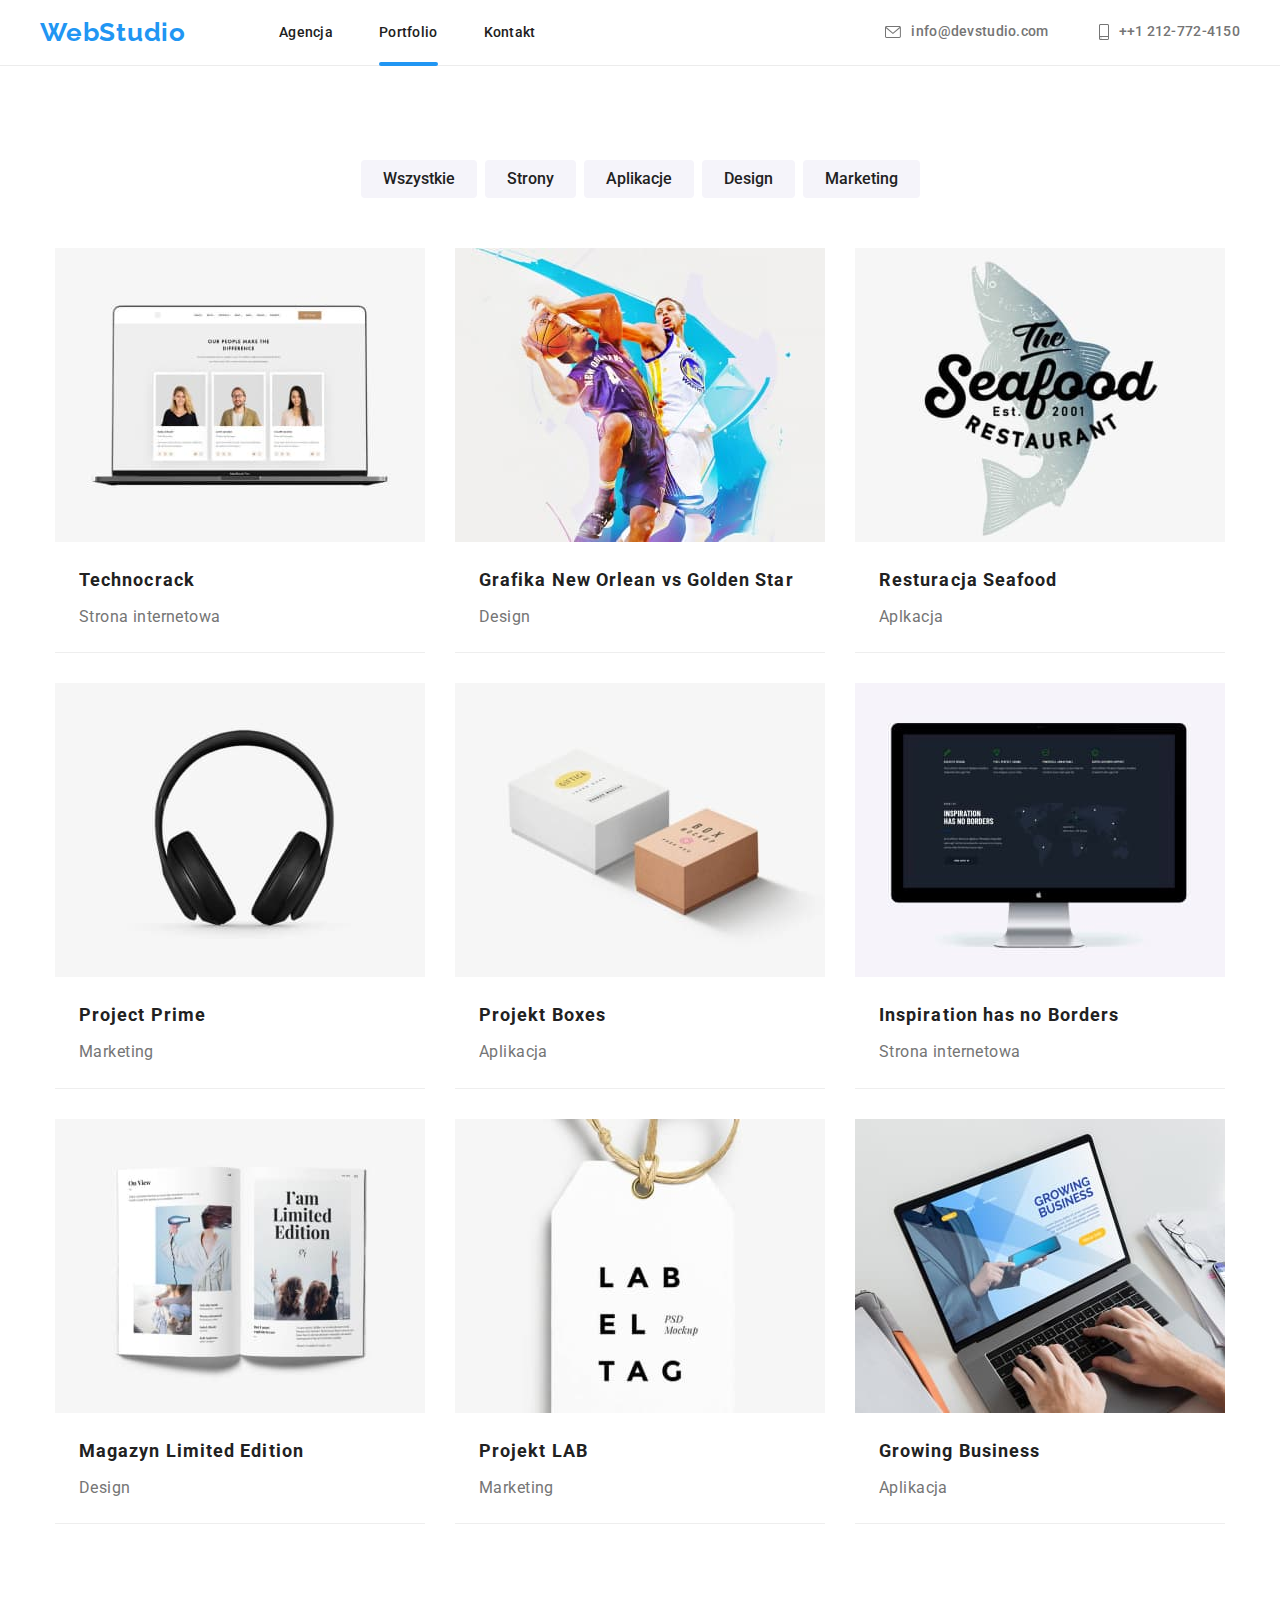
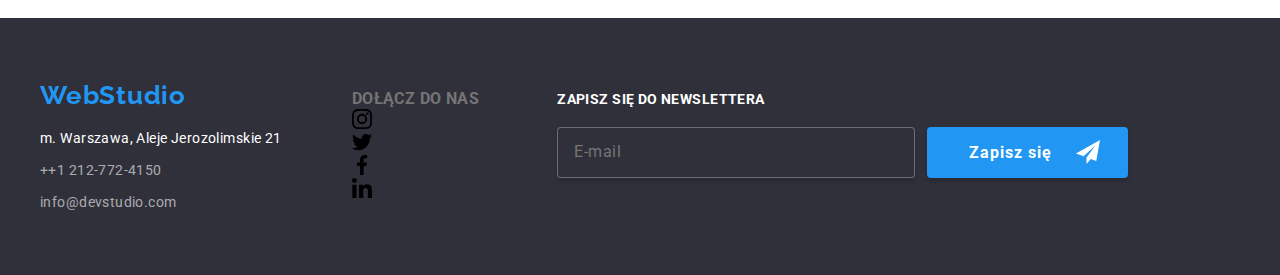
==== commit 65137e0e: "hw-7 corrections added" ====
--- a/portfolio.html
+++ b/portfolio.html
@@ -107,7 +107,7 @@
                 </p>
               </div>
               <figcaption class="portfolio__caption">
-                <h3>Technocrack</h3>
+                <h3 class="portfolio__caption__header">Technocrack</h3>
                 <p>Strona internetowa</p>
               </figcaption>
             </li>
@@ -127,7 +127,9 @@
                 </p>
               </div>
               <figcaption class="portfolio__caption">
-                <h3>Grafika New Orlean vs Golden Star</h3>
+                <h3 class="portfolio__caption__header">
+                  Grafika New Orlean vs Golden Star
+                </h3>
                 <p>Design</p>
               </figcaption>
             </li>
@@ -147,7 +149,7 @@
                 </p>
               </div>
               <figcaption class="portfolio__caption">
-                <h3>Resturacja Seafood</h3>
+                <h3 class="portfolio__caption__header">Resturacja Seafood</h3>
                 <p>Aplkacja</p>
               </figcaption>
             </li>
@@ -167,7 +169,7 @@
                 </p>
               </div>
               <figcaption class="portfolio__caption">
-                <h3>Project Prime</h3>
+                <h3 class="portfolio__caption__header">Project Prime</h3>
                 <p>Marketing</p>
               </figcaption>
             </li>
@@ -188,7 +190,7 @@
                 </p>
               </div>
               <figcaption class="portfolio__caption">
-                <h3>Projekt Boxes</h3>
+                <h3 class="portfolio__caption__header">Projekt Boxes</h3>
                 <p>Aplikacja</p>
               </figcaption>
             </li>
@@ -208,7 +210,9 @@
                 </p>
               </div>
               <figcaption class="portfolio__caption">
-                <h3>Inspiration has no Borders</h3>
+                <h3 class="portfolio__caption__header">
+                  Inspiration has no Borders
+                </h3>
                 <p>Strona internetowa</p>
               </figcaption>
             </li>
@@ -228,7 +232,9 @@
                 </p>
               </div>
               <figcaption class="portfolio__caption">
-                <h3>Magazyn Limited Edition</h3>
+                <h3 class="portfolio__caption__header">
+                  Magazyn Limited Edition
+                </h3>
                 <p>Design</p>
               </figcaption>
             </li>
@@ -249,7 +255,7 @@
                 </p>
               </div>
               <figcaption class="portfolio__caption">
-                <h3>Projekt LAB</h3>
+                <h3 class="portfolio__caption__header">Projekt LAB</h3>
                 <p>Marketing</p>
               </figcaption>
             </li>
@@ -270,7 +276,7 @@
                 </p>
               </div>
               <figcaption class="portfolio__caption">
-                <h3>Growing Business</h3>
+                <h3 class="portfolio__caption__header">Growing Business</h3>
                 <p>Aplikacja</p>
               </figcaption>
             </li>
--- a/css/main.min.css
+++ b/css/main.min.css
@@ -1 +1 @@
-.clients__list{display:-webkit-box;display:-ms-flexbox;display:flex;-webkit-box-pack:justify;-ms-flex-pack:justify;justify-content:space-between;fill:#afb1b8;gap:30px}.clients__icon{border:1px solid #afb1b8;border-radius:4%;padding:17.71px 32px 14.25px 32px;-webkit-transition-property:border,fill;transition-property:border,fill;-webkit-transition-duration:250ms;transition-duration:250ms;-webkit-transition-timing-function:cubic-bezier(0.4, 0, 0.2, 1);transition-timing-function:cubic-bezier(0.4, 0, 0.2, 1)}.clients__icon:hover,.clients__icon:focus{fill:#2196f3;border:1px solid #2196f3}.section{padding:94px 0}.section__header{text-align:center;color:#212121;font-weight:700;font-size:36px;line-height:1.2;padding-bottom:50px}.section--NOpadding{padding-top:0}.container{max-width:1200px;width:100%;margin:0 auto}.ourTeam{background:#f5f4fa}.ourTeam__list{display:-webkit-box;display:-ms-flexbox;display:flex;-webkit-box-pack:justify;-ms-flex-pack:justify;justify-content:space-between;text-align:center}.ourTeam__item{padding-bottom:30px;background-color:#fff;-webkit-box-shadow:0 2px 1px 0 rgba(0,0,0,.2),0 1px 1px 0 rgba(0,0,0,.1411764706),0 1px 3px 0 rgba(0,0,0,.1215686275);box-shadow:0 2px 1px 0 rgba(0,0,0,.2),0 1px 1px 0 rgba(0,0,0,.1411764706),0 1px 3px 0 rgba(0,0,0,.1215686275)}.ourTeam__header{font-weight:500;color:#212121;padding-top:30px;padding-bottom:10px}.ourTeam__p,.ourTeam__header{font-size:16px;line-height:1.2}.ourTeam__socialmediaIcons{margin-top:16px}.ourTeam__socialmediaIcons__list{display:-webkit-box;display:-ms-flexbox;display:flex;-webkit-column-gap:10px;-moz-column-gap:10px;column-gap:10px;-webkit-box-pack:center;-ms-flex-pack:center;justify-content:center}.ourTeam__socialmediaIcons__item{width:44px;height:44px;padding:12px;fill:#afb1b8;border-radius:50%;-webkit-transition-property:background-color,fill;transition-property:background-color,fill;-webkit-transition-duration:250ms;transition-duration:250ms;-webkit-transition-timing-function:cubic-bezier(0.4, 0, 0.2, 1);transition-timing-function:cubic-bezier(0.4, 0, 0.2, 1)}.ourTeam__socialmediaIcons__item:hover,.ourTeam__socialmediaIcons__item:focus{background-color:#2196f3;fill:#fff}.ourTeam__list>li:not(:last-child){margin-right:30px}.OurService__list{display:-webkit-box;display:-ms-flexbox;display:flex;-webkit-box-pack:justify;-ms-flex-pack:justify;justify-content:space-between}.OurService__p{color:#212121;font-weight:700;font-size:14px;line-height:1.1;padding-bottom:10px;display:-webkit-box;display:-ms-flexbox;display:flex;-webkit-box-orient:vertical;-webkit-box-direction:normal;-ms-flex-direction:column;flex-direction:column}.OurService__img{display:block}.OurService__item{position:relative}.OurService__p{position:absolute;bottom:0;width:100%;padding:27px;text-align:center;background:rgba(47,48,58,.8);color:#fff}.OurService__list>li:not(:last-child){margin-right:30px}.advantages{display:-webkit-box;display:-ms-flexbox;display:flex;-webkit-box-pack:justify;-ms-flex-pack:justify;justify-content:space-between}.advantages__header{color:#212121;font-weight:700;font-size:14px;line-height:1.1;padding-bottom:10px}.advantages__p{line-height:1.7}.advantages__icon{background-color:#f5f4fa;padding:25px 100px;margin-bottom:30px}.advantages>li:not(:last-child){margin-right:30px}.introduction{padding-top:0;padding-bottom:0;background-color:#2f303a;border:1px solid #000}.introduction__img{margin:auto;background-image:url(../images/sloganBackground.jpg),-webkit-gradient(linear, left top, left bottom, from(rgba(47, 48, 58, 0.4)), to(rgba(47, 48, 58, 0.4)));background-image:url(../images/sloganBackground.jpg),linear-gradient(rgba(47, 48, 58, 0.4), rgba(47, 48, 58, 0.4));background-position:center;background-repeat:no-repeat;background-size:cover;max-width:1600px}.introduction__wrapper{padding:200px 452px;text-align:center}.introduction__slogan{font-size:44px;font-weight:900;line-height:1.4;letter-spacing:.06em;color:#fff;padding-bottom:30px}.introduction__button{border:none;font-family:"Roboto",sans-serif;border-radius:4px;font-size:16px;font-weight:700;line-height:1.9;letter-spacing:.06em;color:#fff;background-color:#2196f3;padding:10px 41px 10px 42px}.header{border-bottom:1px solid #ececec}.header__section{display:-webkit-box;display:-ms-flexbox;display:flex;-webkit-box-pack:justify;-ms-flex-pack:justify;justify-content:space-between;padding-top:24px;padding-bottom:25px;justify-content:space-between;-webkit-box-align:center;-ms-flex-align:center;align-items:center}.header__navigation{display:-webkit-box;display:-ms-flexbox;display:flex;-webkit-box-align:center;-ms-flex-align:center;align-items:center}.logo{margin-right:93px;font-family:"Raleway",sans-serif;font-weight:700;font-size:26px;color:#2196f3;line-height:1.2px;letter-spacing:.03em}.logo__span{color:#000}.logo__span--footer{color:#fff}.menu{-webkit-column-gap:46px;-moz-column-gap:46px;column-gap:46px;display:-webkit-box;display:-ms-flexbox;display:flex;-webkit-box-pack:justify;-ms-flex-pack:justify;justify-content:space-between}.menu__item{position:relative}.menu__link{display:inline-block;color:#212121;-webkit-transition-property:color,fill;transition-property:color,fill;-webkit-transition-duration:250ms;transition-duration:250ms;-webkit-transition-timing-function:cubic-bezier(0.4, 0, 0.2, 1);transition-timing-function:cubic-bezier(0.4, 0, 0.2, 1);font-family:"Roboto",sans-serif;font-weight:500;font-size:14px;line-height:1.1;letter-spacing:.02em}.contacts{-webkit-column-gap:50px;-moz-column-gap:50px;column-gap:50px;display:-webkit-box;display:-ms-flexbox;display:flex;-webkit-box-pack:justify;-ms-flex-pack:justify;justify-content:space-between}.contacts__link{font-family:"Roboto",sans-serif;font-weight:500;font-size:14px;line-height:1.1;letter-spacing:.02em;fill:#757575;color:#757575;display:-webkit-box;display:-ms-flexbox;display:flex;-webkit-box-align:center;-ms-flex-align:center;align-items:center;-webkit-transition-property:color,fill;transition-property:color,fill;-webkit-transition-duration:250ms;transition-duration:250ms;-webkit-transition-timing-function:cubic-bezier(0.4, 0, 0.2, 1);transition-timing-function:cubic-bezier(0.4, 0, 0.2, 1)}.contacts__icon{margin-right:10px}.menu--active::after,.menu--bordered:hover::after,.menu--bordered:focus::after{position:absolute;right:0;margin-top:37px;content:"";width:100%;border-bottom:solid 4px #2196f3;border-radius:4px}.menu a:focus,.menu a:hover,.contacts__link:focus,.contacts__link:hover,.footer-contacts a:focus,.footer-contacts a:hover{color:#2196f3;fill:#2196f3}.footer{background:#2f303a}.footer__wrapper{display:-webkit-box;display:-ms-flexbox;display:flex;-webkit-box-align:baseline;-ms-flex-align:baseline;align-items:baseline}.footer__contacts{padding-top:60px;padding-bottom:60px;margin-right:70px}.address{margin-top:20px}.address__list{display:-webkit-box;display:-ms-flexbox;display:flex;-webkit-box-orient:vertical;-webkit-box-direction:normal;-ms-flex-direction:column;flex-direction:column;row-gap:8px}.address__item{font-style:normal;line-height:1.7;color:#fff}.address__link{font-style:normal;font-family:"Roboto",sans-serif;font-size:14px;line-height:1.7;letter-spacing:.03em;color:rgba(255,255,255,.6);-webkit-transition-property:color,fill;transition-property:color,fill;-webkit-transition-duration:250ms;transition-duration:250ms;-webkit-transition-timing-function:cubic-bezier(0.4, 0, 0.2, 1);transition-timing-function:cubic-bezier(0.4, 0, 0.2, 1)}.address__link:focus,.address__link:hover{color:#2196f3;fill:#2196f3}.footer__socialmedia{padding-top:72px;margin-right:78px}.footer__socialmedia__list{display:-webkit-box;display:-ms-flexbox;display:flex;-webkit-column-gap:10px;-moz-column-gap:10px;column-gap:10px;margin-top:10px;fill:#fff}.footer__socialmedia__item{padding:12px;width:44px;height:44px;border-radius:50%;background-color:rgba(255,255,255,.1);-webkit-transition-property:background-color;transition-property:background-color;-webkit-transition-duration:250ms;transition-duration:250ms;-webkit-transition-timing-function:cubic-bezier(0.4, 0, 0.2, 1);transition-timing-function:cubic-bezier(0.4, 0, 0.2, 1)}.footer__socialmedia__item:hover,.footer__socialmedia__item:focus{background-color:#2196f3}.footer__socialmedia__header{color:#fff;font-weight:700;font-size:14px;line-height:1.1;padding-bottom:10px}.newsletter__header{padding-bottom:20px;color:#fff}.newsletter__subscription{display:-webkit-box;display:-ms-flexbox;display:flex}.newsletter__input{font-size:16px;font-weight:400;letter-spacing:.03em;border-radius:4px;padding:15px 16px 15px 16px;border:1px solid rgba(255,255,255,.3019607843);-webkit-box-shadow:0px 4px 4px 0px rgba(0,0,0,.1490196078);box-shadow:0px 4px 4px 0px rgba(0,0,0,.1490196078);color:rgba(255,255,255,.6);background-color:#2f303a;width:358px}.newsletter__button{padding:10px 28px 10px 42px;margin-left:12px;display:-webkit-box;display:-ms-flexbox;display:flex;-webkit-box-align:center;-ms-flex-align:center;align-items:center;color:#fff;background-color:#2196f3;font-size:16px;font-weight:700;line-height:1.6;letter-spacing:.06em;-webkit-box-shadow:0px 4px 4px 0px rgba(0,0,0,.1490196078);box-shadow:0px 4px 4px 0px rgba(0,0,0,.1490196078);border-radius:4px}.newsletter__icon{margin-left:24px;fill:#fff;background-color:#2196f3}.is-hidden{visibility:hidden;opacity:0;pointer-events:none}.backdrop{position:fixed;left:0;right:0;top:0;bottom:0;background:rgba(0,0,0,.2);-webkit-transition:visibility .5s linear,opacity .5s linear;transition:visibility .5s linear,opacity .5s linear}.is-hidden .modal{-webkit-transform:translate(-50%) translateY(-50%) scale(0);transform:translate(-50%) translateY(-50%) scale(0)}.modal{background:#fff;-webkit-box-shadow:0px 2px 1px 0px rgba(0,0,0,.2),0px 1px 1px 0px rgba(0,0,0,.14),0px 1px 3px 0px rgba(0,0,0,.12);box-shadow:0px 2px 1px 0px rgba(0,0,0,.2),0px 1px 1px 0px rgba(0,0,0,.14),0px 1px 3px 0px rgba(0,0,0,.12);height:581px;width:528px;border-radius:4px;position:absolute;left:50%;top:50%;-webkit-transition:-webkit-transform .5s linear;transition:-webkit-transform .5s linear;transition:transform .5s linear;transition:transform .5s linear, -webkit-transform .5s linear;-webkit-transform:translate(-50%) translateY(-50%) scale(1);transform:translate(-50%) translateY(-50%) scale(1);padding:40px}.modal__header{color:#212121;font-size:20px;font-weight:700;line-height:23px;letter-spacing:.03em;text-align:center;padding-bottom:12px}.modal__closing{position:absolute;display:-webkit-box;display:-ms-flexbox;display:flex;-webkit-box-pack:center;-ms-flex-pack:center;justify-content:center;top:8px;right:8px;height:30px;width:30px;border-radius:50%;border:1px solid rgba(0,0,0,.1019607843);background-color:#fff;padding:6px}.modal__label,.modal__textarea{display:-webkit-box;display:-ms-flexbox;display:flex;-webkit-box-orient:vertical;-webkit-box-direction:normal;-ms-flex-direction:column;flex-direction:column;font-size:12px;line-height:14px;letter-spacing:.01em;text-align:left;color:#757575;padding-top:10px;position:relative}.modal__input{border:1px solid rgba(33,33,33,.2);border-radius:4px;height:40px;margin-top:4px;padding-left:42px;-webkit-transition-property:border;transition-property:border;-webkit-transition-duration:250ms;transition-duration:250ms;-webkit-transition-timing-function:cubic-bezier(0.4, 0, 0.2, 1);transition-timing-function:cubic-bezier(0.4, 0, 0.2, 1);position:relative}.modal__input:hover,.modal__input:focus-within,.modal__input .modal__comment:hover,.modal__input .modal__comment:focus-within{border:1px solid #2196f3;outline:none}.modal__input:hover+.modal__icons,.modal__input:focus+.modal__icons{fill:#2196f3;outline:none}.modal__icons{position:absolute;width:18px;height:18px;left:12px;top:55%;-webkit-transition-property:fill;transition-property:fill;-webkit-transition-duration:250ms;transition-duration:250ms;-webkit-transition-timing-function:cubic-bezier(0.4, 0, 0.2, 1);transition-timing-function:cubic-bezier(0.4, 0, 0.2, 1)}.modal__textarea{padding:12px 16px;resize:none;border:1px solid rgba(33,33,33,.2);border-radius:4px;margin-top:4px}.modal__checkbox{display:-webkit-box;display:-ms-flexbox;display:flex;gap:8px;margin-top:25px;margin-bottom:30px;padding-left:15px}.modal__input--checkbox{position:absolute;width:100%;height:100%;clip:rect(1px, 1px, 1px, 1px)}.modal__agreement{-webkit-transition-property:border-color,background-color;transition-property:border-color,background-color;-webkit-transition-duration:250ms;transition-duration:250ms;-webkit-transition-timing-function:cubic-bezier(0.4, 0, 0.2, 1);transition-timing-function:cubic-bezier(0.4, 0, 0.2, 1);width:16px;height:15px;display:block;border:2px solid #212121;border-radius:2px;overflow:hidden;position:relative}.order__input svg{display:block}.modal__input--checkbox:checked+.modal__agreement{border-color:#2196f3;background-color:#2196f3;overflow:visible}.modal__input--checkbox:checked+.modal__agreement svg{position:absolute;top:50%;left:50%;-webkit-transform:translate(-50%, -50%);transform:translate(-50%, -50%);fill:#fff}.modal__submit{display:block;margin-left:auto;margin-right:auto;padding:10px 76px;-webkit-box-shadow:0px 4px 4px 0px rgba(0,0,0,.1490196078);box-shadow:0px 4px 4px 0px rgba(0,0,0,.1490196078);border:none;font-family:"Roboto",sans-serif;border-radius:4px;font-size:16px;font-weight:700;line-height:1.9;letter-spacing:.06em;color:#fff;background-color:#2196f3}.agreement__link{color:#2196f3;text-decoration:underline}.portfolio__menu{display:-webkit-box;display:-ms-flexbox;display:flex;-webkit-box-pack:center;-ms-flex-pack:center;justify-content:center}.portfolio__menu li:not(:last-child){margin-right:8px}.portfolio__button{font-family:"Roboto",sans-serif;font-weight:500;font-size:16px;line-height:1.6;color:#212121;background-color:#f5f4fa;border-radius:4px;padding:6px 22px;-webkit-transition-property:background-color,color,-webkit-box-shadow;transition-property:background-color,color,-webkit-box-shadow;transition-property:background-color,color,box-shadow;transition-property:background-color,color,box-shadow,-webkit-box-shadow;-webkit-transition-duration:250ms;transition-duration:250ms;-webkit-transition-timing-function:cubic-bezier(0.4, 0, 0.2, 1);transition-timing-function:cubic-bezier(0.4, 0, 0.2, 1)}.portfolio__button:focus,.portfolio__button:hover{background-color:#2196f3;color:#fff;-webkit-box-shadow:0 2px 2px 0 rgba(0,0,0,.1215686275),0 1px 2px 0 rgba(0,0,0,.0784313725),0 3p;box-shadow:0 2px 2px 0 rgba(0,0,0,.1215686275),0 1px 2px 0 rgba(0,0,0,.0784313725),0 3p}.portfolio__cards{display:-webkit-box;display:-ms-flexbox;display:flex;-webkit-box-pack:center;-ms-flex-pack:center;justify-content:center;-ms-flex-wrap:wrap;flex-wrap:wrap;gap:30px;padding-top:50px}.portfolio__item{display:block;border-bottom:1px solid #eee;-webkit-transition-property:-webkit-box-shadow;transition-property:-webkit-box-shadow;transition-property:box-shadow;transition-property:box-shadow, -webkit-box-shadow;-webkit-transition-duration:250ms;transition-duration:250ms;-webkit-transition-timing-function:cubic-bezier(0.4, 0, 0.2, 1);transition-timing-function:cubic-bezier(0.4, 0, 0.2, 1)}.portfolio__item:hover,.portfolio__item:focus{-webkit-box-shadow:1px 4px 6px 0 rgba(0,0,0,.16),0 4px 4px 0 rgba(0,0,0,.06),0 1px 1px 0 rgba(0,0,0,.12);box-shadow:1px 4px 6px 0 rgba(0,0,0,.16),0 4px 4px 0 rgba(0,0,0,.06),0 1px 1px 0 rgba(0,0,0,.12)}.portfolio__item:hover .portfolio__description{-webkit-transform:translateY(0);transform:translateY(0)}.portfolio__slide{max-width:370px;position:relative;overflow:hidden}.portfolio__slide img{display:block}.portfolio__description{position:absolute;left:0;right:0;top:0;bottom:0;font-size:18px;line-height:28px;letter-spacing:.03em;text-align:left;padding-top:49px;padding-left:24px;padding-right:45px;color:#fff;background-color:rgba(33,150,243,.8980392157);-webkit-transform:translateY(295px);transform:translateY(295px);-webkit-transition:-webkit-transform 250ms cubic-bezier(0.4, 0, 0.2, 1);transition:-webkit-transform 250ms cubic-bezier(0.4, 0, 0.2, 1);transition:transform 250ms cubic-bezier(0.4, 0, 0.2, 1);transition:transform 250ms cubic-bezier(0.4, 0, 0.2, 1), -webkit-transform 250ms cubic-bezier(0.4, 0, 0.2, 1)}.portfolio__caption{padding:20px 24px}.portfolio__caption h3{font-weight:700;font-size:18px;line-height:2;letter-spacing:.06em;color:#212121;margin-bottom:4px}.portfolio__caption p{font-size:16px;line-height:1.9}*{margin:0;padding:0;border-style:none}body{font-family:"Roboto",sans-serif;letter-spacing:.03em;color:#757575;font-size:14px}a{text-decoration:none}button{cursor:pointer}li{list-style:none}/*# sourceMappingURL=main.min.css.map */+@import"./utils/modern-normalize.css";*{margin:0;padding:0;border-style:none}body{font-family:"Roboto",sans-serif;letter-spacing:.03em;color:#757575;font-size:14px}a{text-decoration:none}button{cursor:pointer}li{list-style:none}.clients__list{display:-webkit-box;display:-ms-flexbox;display:flex;-webkit-box-pack:justify;-ms-flex-pack:justify;justify-content:space-between;fill:#afb1b8;gap:30px}.clients__icon{border:1px solid #afb1b8;border-radius:4%;padding:17.71px 32px 14.25px 32px;-webkit-transition-property:border,fill;transition-property:border,fill;-webkit-transition-duration:250ms;transition-duration:250ms;-webkit-transition-timing-function:cubic-bezier(0.4, 0, 0.2, 1);transition-timing-function:cubic-bezier(0.4, 0, 0.2, 1)}.clients__icon:hover,.clients__icon:focus{fill:#2196f3;border:1px solid #2196f3}.section{padding:94px 0}.section__header{text-align:center;color:#212121;font-weight:700;font-size:36px;line-height:1.2;padding-bottom:50px}.section--no-padding{padding-top:0}.container{max-width:1200px;width:100%;margin:0 auto}.team{background:#f5f4fa}.team__list{display:-webkit-box;display:-ms-flexbox;display:flex;-webkit-box-pack:justify;-ms-flex-pack:justify;justify-content:space-between;text-align:center}.team__item{padding-bottom:30px;background-color:#fff;-webkit-box-shadow:0 2px 1px 0 rgba(0,0,0,.2),0 1px 1px 0 rgba(0,0,0,.1411764706),0 1px 3px 0 rgba(0,0,0,.1215686275);box-shadow:0 2px 1px 0 rgba(0,0,0,.2),0 1px 1px 0 rgba(0,0,0,.1411764706),0 1px 3px 0 rgba(0,0,0,.1215686275)}.team__header{font-weight:500;color:#212121;padding-top:30px;padding-bottom:10px}.team__p,.team__header{font-size:16px;line-height:1.2}.team__socialmediaIcons{margin-top:16px}.team__socialmediaIcons__list{display:-webkit-box;display:-ms-flexbox;display:flex;-webkit-column-gap:10px;-moz-column-gap:10px;column-gap:10px;-webkit-box-pack:center;-ms-flex-pack:center;justify-content:center}.team__socialmediaIcons__item{width:44px;height:44px;padding:12px;fill:#afb1b8;border-radius:50%;-webkit-transition-property:background-color,fill;transition-property:background-color,fill;-webkit-transition-duration:250ms;transition-duration:250ms;-webkit-transition-timing-function:cubic-bezier(0.4, 0, 0.2, 1);transition-timing-function:cubic-bezier(0.4, 0, 0.2, 1)}.team__socialmediaIcons__item:hover,.team__socialmediaIcons__item:focus{background-color:#2196f3;fill:#fff}.team__list>li:not(:last-child){margin-right:30px}.OurService__list{display:-webkit-box;display:-ms-flexbox;display:flex;-webkit-box-pack:justify;-ms-flex-pack:justify;justify-content:space-between}.OurService__text{color:#212121;font-weight:700;font-size:14px;line-height:1.1;padding-bottom:10px;display:-webkit-box;display:-ms-flexbox;display:flex;-webkit-box-orient:vertical;-webkit-box-direction:normal;-ms-flex-direction:column;flex-direction:column}.OurService__img{display:block}.OurService__item{position:relative}.OurService__text{position:absolute;bottom:0;width:100%;padding:27px;text-align:center;background:rgba(47,48,58,.8);color:#fff}.OurService__list>li:not(:last-child){margin-right:30px}.advantages{display:-webkit-box;display:-ms-flexbox;display:flex;-webkit-box-pack:justify;-ms-flex-pack:justify;justify-content:space-between}.advantages__header{color:#212121;font-weight:700;font-size:14px;line-height:1.1;padding-bottom:10px}.advantages__text{line-height:1.7}.advantages__icon{background-color:#f5f4fa;padding:25px 100px;margin-bottom:30px}.advantages>li:not(:last-child){margin-right:30px}.introduction{padding-top:0;padding-bottom:0;background-color:#2f303a;border:1px solid #000}.introduction__img{margin:auto;background-image:url(../images/sloganBackground.jpg),-webkit-gradient(linear, left top, left bottom, from(rgba(47, 48, 58, 0.4)), to(rgba(47, 48, 58, 0.4)));background-image:url(../images/sloganBackground.jpg),linear-gradient(rgba(47, 48, 58, 0.4), rgba(47, 48, 58, 0.4));background-position:center;background-repeat:no-repeat;background-size:cover;max-width:1600px}.introduction__wrapper{padding:200px 452px;text-align:center}.introduction__slogan{font-size:44px;font-weight:900;line-height:1.4;letter-spacing:.06em;color:#fff;padding-bottom:30px}.introduction__button{border:none;font-family:"Roboto",sans-serif;border-radius:4px;font-size:16px;font-weight:700;line-height:1.9;letter-spacing:.06em;color:#fff;background-color:#2196f3;padding:10px 41px 10px 42px}.header{border-bottom:1px solid #ececec}.header__section{display:-webkit-box;display:-ms-flexbox;display:flex;-webkit-box-pack:justify;-ms-flex-pack:justify;justify-content:space-between;padding-top:24px;padding-bottom:25px;justify-content:space-between;-webkit-box-align:center;-ms-flex-align:center;align-items:center}.header__navigation{display:-webkit-box;display:-ms-flexbox;display:flex;-webkit-box-align:center;-ms-flex-align:center;align-items:center}.logo{margin-right:93px;font-family:"Raleway",sans-serif;font-weight:700;font-size:26px;color:#2196f3;line-height:1.2px;letter-spacing:.03em}.logo--dark{color:#000}.logo--light{color:#fff}.menu{-webkit-column-gap:46px;-moz-column-gap:46px;column-gap:46px;display:-webkit-box;display:-ms-flexbox;display:flex;-webkit-box-pack:justify;-ms-flex-pack:justify;justify-content:space-between}.menu__item{position:relative}.menu__link{display:inline-block;color:#212121;-webkit-transition-property:color,fill;transition-property:color,fill;-webkit-transition-duration:250ms;transition-duration:250ms;-webkit-transition-timing-function:cubic-bezier(0.4, 0, 0.2, 1);transition-timing-function:cubic-bezier(0.4, 0, 0.2, 1);font-family:"Roboto",sans-serif;font-weight:500;font-size:14px;line-height:1.1;letter-spacing:.02em}.menu--active::after,.menu--bordered:hover::after,.menu--bordered:focus::after{position:absolute;right:0;margin-top:37px;content:"";width:100%;border-bottom:solid 4px #2196f3;border-radius:4px}.menu__link:focus,.menu__link:hover{color:#2196f3;fill:#2196f3}.contacts{-webkit-column-gap:50px;-moz-column-gap:50px;column-gap:50px;display:-webkit-box;display:-ms-flexbox;display:flex;-webkit-box-pack:justify;-ms-flex-pack:justify;justify-content:space-between}.contacts__link{font-family:"Roboto",sans-serif;font-weight:500;font-size:14px;line-height:1.1;letter-spacing:.02em;fill:#757575;color:#757575;display:-webkit-box;display:-ms-flexbox;display:flex;-webkit-box-align:center;-ms-flex-align:center;align-items:center;-webkit-transition-property:color,fill;transition-property:color,fill;-webkit-transition-duration:250ms;transition-duration:250ms;-webkit-transition-timing-function:cubic-bezier(0.4, 0, 0.2, 1);transition-timing-function:cubic-bezier(0.4, 0, 0.2, 1)}.contacts__link:focus,.contacts__link:hover{color:#2196f3;fill:#2196f3}.contacts__icon{margin-right:10px}.footer{background:#2f303a}.footer__wrapper{display:-webkit-box;display:-ms-flexbox;display:flex;-webkit-box-align:baseline;-ms-flex-align:baseline;align-items:baseline}.footer__contacts{padding-top:60px;padding-bottom:60px;margin-right:70px}.footer__socialmedia{padding-top:72px;margin-right:78px}.footer__socialmedia-list{display:-webkit-box;display:-ms-flexbox;display:flex;-webkit-column-gap:10px;-moz-column-gap:10px;column-gap:10px;margin-top:10px;fill:#fff}.footer__socialmedia-tem{padding:12px;width:44px;height:44px;border-radius:50%;background-color:rgba(255,255,255,.1);-webkit-transition-property:background-color;transition-property:background-color;-webkit-transition-duration:250ms;transition-duration:250ms;-webkit-transition-timing-function:cubic-bezier(0.4, 0, 0.2, 1);transition-timing-function:cubic-bezier(0.4, 0, 0.2, 1)}.footer__socialmedia-tem:hover,.footer__socialmedia-tem:focus{background-color:#2196f3}.footer__socialmedia-header{color:#fff;font-weight:700;font-size:14px;line-height:1.1;padding-bottom:10px}.address{margin-top:20px}.address__list{display:-webkit-box;display:-ms-flexbox;display:flex;-webkit-box-orient:vertical;-webkit-box-direction:normal;-ms-flex-direction:column;flex-direction:column;row-gap:8px}.address__item{font-style:normal;line-height:1.7;color:#fff}.address__link{font-style:normal;font-family:"Roboto",sans-serif;font-size:14px;line-height:1.7;letter-spacing:.03em;color:rgba(255,255,255,.6);-webkit-transition-property:color,fill;transition-property:color,fill;-webkit-transition-duration:250ms;transition-duration:250ms;-webkit-transition-timing-function:cubic-bezier(0.4, 0, 0.2, 1);transition-timing-function:cubic-bezier(0.4, 0, 0.2, 1)}.address__link:focus,.address__link:hover{color:#2196f3;fill:#2196f3}.newsletter__header{padding-bottom:20px;font-size:14px;color:#fff}.newsletter__subscription{display:-webkit-box;display:-ms-flexbox;display:flex}.newsletter__input{font-size:16px;font-weight:400;letter-spacing:.03em;border-radius:4px;padding:15px 16px 15px 16px;border:1px solid rgba(255,255,255,.3019607843);-webkit-box-shadow:0px 4px 4px 0px rgba(0,0,0,.1490196078);box-shadow:0px 4px 4px 0px rgba(0,0,0,.1490196078);color:rgba(255,255,255,.6);background-color:#2f303a;width:358px}.newsletter__button{padding:10px 28px 10px 42px;margin-left:12px;display:-webkit-box;display:-ms-flexbox;display:flex;-webkit-box-align:center;-ms-flex-align:center;align-items:center;color:#fff;background-color:#2196f3;font-size:16px;font-weight:700;line-height:1.6;letter-spacing:.06em;-webkit-box-shadow:0px 4px 4px 0px rgba(0,0,0,.1490196078);box-shadow:0px 4px 4px 0px rgba(0,0,0,.1490196078);border-radius:4px}.newsletter__icon{margin-left:24px;fill:#fff;background-color:#2196f3}.is-hidden{visibility:hidden;opacity:0;pointer-events:none}.is-hidden .modal{-webkit-transform:translate(-50%) translateY(-50%) scale(0);transform:translate(-50%) translateY(-50%) scale(0)}.backdrop{position:fixed;left:0;right:0;top:0;bottom:0;background:rgba(0,0,0,.2);-webkit-transition:visibility .5s linear,opacity .5s linear;transition:visibility .5s linear,opacity .5s linear}.modal{background:#fff;-webkit-box-shadow:0px 2px 1px 0px rgba(0,0,0,.2),0px 1px 1px 0px rgba(0,0,0,.14),0px 1px 3px 0px rgba(0,0,0,.12);box-shadow:0px 2px 1px 0px rgba(0,0,0,.2),0px 1px 1px 0px rgba(0,0,0,.14),0px 1px 3px 0px rgba(0,0,0,.12);height:581px;width:528px;border-radius:4px;position:absolute;left:50%;top:50%;-webkit-transition:-webkit-transform .5s linear;transition:-webkit-transform .5s linear;transition:transform .5s linear;transition:transform .5s linear, -webkit-transform .5s linear;-webkit-transform:translate(-50%) translateY(-50%) scale(1);transform:translate(-50%) translateY(-50%) scale(1);padding:40px}.modal__header{color:#212121;font-size:20px;font-weight:700;line-height:23px;letter-spacing:.03em;text-align:center;padding-bottom:12px}.modal__closing{position:absolute;display:-webkit-box;display:-ms-flexbox;display:flex;-webkit-box-pack:center;-ms-flex-pack:center;justify-content:center;top:8px;right:8px;height:30px;width:30px;border-radius:50%;border:1px solid rgba(0,0,0,.1019607843);background-color:#fff;padding:6px}.modal__label,.modal__textarea{display:-webkit-box;display:-ms-flexbox;display:flex;-webkit-box-orient:vertical;-webkit-box-direction:normal;-ms-flex-direction:column;flex-direction:column;font-size:12px;line-height:14px;letter-spacing:.01em;text-align:left;color:#757575;padding-top:10px;position:relative}.modal__icons{position:absolute;width:18px;height:18px;left:12px;top:55%;-webkit-transition-property:fill;transition-property:fill;-webkit-transition-duration:250ms;transition-duration:250ms;-webkit-transition-timing-function:cubic-bezier(0.4, 0, 0.2, 1);transition-timing-function:cubic-bezier(0.4, 0, 0.2, 1)}.modal__textarea{padding:12px 16px;resize:none;border:1px solid rgba(33,33,33,.2);border-radius:4px;margin-top:4px}.modal__checkbox{display:-webkit-box;display:-ms-flexbox;display:flex;gap:8px;margin-top:25px;margin-bottom:30px;padding-left:15px}.modal__input--checkbox{position:absolute;width:100%;height:100%;clip:rect(1px, 1px, 1px, 1px)}.modal__agreement{-webkit-transition-property:border-color,background-color;transition-property:border-color,background-color;-webkit-transition-duration:250ms;transition-duration:250ms;-webkit-transition-timing-function:cubic-bezier(0.4, 0, 0.2, 1);transition-timing-function:cubic-bezier(0.4, 0, 0.2, 1);width:16px;height:15px;display:block;border:2px solid #212121;border-radius:2px;overflow:hidden;position:relative}.modal__submit{display:block;margin-left:auto;margin-right:auto;padding:10px 76px;-webkit-box-shadow:0px 4px 4px 0px rgba(0,0,0,.1490196078);box-shadow:0px 4px 4px 0px rgba(0,0,0,.1490196078);border:none;font-family:"Roboto",sans-serif;border-radius:4px;font-size:16px;font-weight:700;line-height:1.9;letter-spacing:.06em;color:#fff;background-color:#2196f3}.modal__input{border:1px solid rgba(33,33,33,.2);border-radius:4px;height:40px;margin-top:4px;padding-left:42px;-webkit-transition-property:border;transition-property:border;-webkit-transition-duration:250ms;transition-duration:250ms;-webkit-transition-timing-function:cubic-bezier(0.4, 0, 0.2, 1);transition-timing-function:cubic-bezier(0.4, 0, 0.2, 1);position:relative}.modal__input:hover,.modal__input:focus-within,.modal__input .modal__comment:hover,.modal__input .modal__comment:focus-within{border:1px solid #2196f3;outline:none}.modal__input:hover+.modal__icons,.modal__input:focus+.modal__icons{fill:#2196f3;outline:none}.order__input svg{display:block}.modal__input--checkbox:checked+.modal__agreement{border-color:#2196f3;background-color:#2196f3;overflow:visible}.modal__input--checkbox:checked+.modal__agreement svg{position:absolute;top:50%;left:50%;-webkit-transform:translate(-50%, -50%);transform:translate(-50%, -50%);fill:#fff}.agreement__link{color:#2196f3;text-decoration:underline}.portfolio__menu{display:-webkit-box;display:-ms-flexbox;display:flex;-webkit-box-pack:center;-ms-flex-pack:center;justify-content:center}.portfolio__menu li:not(:last-child){margin-right:8px}.portfolio__button{font-family:"Roboto",sans-serif;font-weight:500;font-size:16px;line-height:1.6;color:#212121;background-color:#f5f4fa;border-radius:4px;padding:6px 22px;-webkit-transition-property:background-color,color,-webkit-box-shadow;transition-property:background-color,color,-webkit-box-shadow;transition-property:background-color,color,box-shadow;transition-property:background-color,color,box-shadow,-webkit-box-shadow;-webkit-transition-duration:250ms;transition-duration:250ms;-webkit-transition-timing-function:cubic-bezier(0.4, 0, 0.2, 1);transition-timing-function:cubic-bezier(0.4, 0, 0.2, 1)}.portfolio__button:focus,.portfolio__button:hover{background-color:#2196f3;color:#fff;-webkit-box-shadow:0 2px 2px 0 rgba(0,0,0,.1215686275),0 1px 2px 0 rgba(0,0,0,.0784313725),0 3p;box-shadow:0 2px 2px 0 rgba(0,0,0,.1215686275),0 1px 2px 0 rgba(0,0,0,.0784313725),0 3p}.portfolio__cards{display:-webkit-box;display:-ms-flexbox;display:flex;-webkit-box-pack:center;-ms-flex-pack:center;justify-content:center;-ms-flex-wrap:wrap;flex-wrap:wrap;gap:30px;padding-top:50px}.portfolio__item{display:block;border-bottom:1px solid #eee;-webkit-transition-property:-webkit-box-shadow;transition-property:-webkit-box-shadow;transition-property:box-shadow;transition-property:box-shadow, -webkit-box-shadow;-webkit-transition-duration:250ms;transition-duration:250ms;-webkit-transition-timing-function:cubic-bezier(0.4, 0, 0.2, 1);transition-timing-function:cubic-bezier(0.4, 0, 0.2, 1)}.portfolio__item:hover,.portfolio__item:focus{-webkit-box-shadow:1px 4px 6px 0 rgba(0,0,0,.16),0 4px 4px 0 rgba(0,0,0,.06),0 1px 1px 0 rgba(0,0,0,.12);box-shadow:1px 4px 6px 0 rgba(0,0,0,.16),0 4px 4px 0 rgba(0,0,0,.06),0 1px 1px 0 rgba(0,0,0,.12)}.portfolio__item:hover .portfolio__description{-webkit-transform:translateY(0);transform:translateY(0)}.portfolio__slide{max-width:370px;position:relative;overflow:hidden}.portfolio__slide img{display:block}.portfolio__description{position:absolute;left:0;right:0;top:0;bottom:0;font-size:18px;line-height:28px;letter-spacing:.03em;text-align:left;padding-top:49px;padding-left:24px;padding-right:45px;color:#fff;background-color:rgba(33,150,243,.8980392157);-webkit-transform:translateY(295px);transform:translateY(295px);-webkit-transition:-webkit-transform 250ms cubic-bezier(0.4, 0, 0.2, 1);transition:-webkit-transform 250ms cubic-bezier(0.4, 0, 0.2, 1);transition:transform 250ms cubic-bezier(0.4, 0, 0.2, 1);transition:transform 250ms cubic-bezier(0.4, 0, 0.2, 1), -webkit-transform 250ms cubic-bezier(0.4, 0, 0.2, 1)}.portfolio__caption{padding:20px 24px}.portfolio__caption__header{font-weight:700;font-size:18px;line-height:2;letter-spacing:.06em;color:#212121;margin-bottom:4px}.portfolio__caption p{font-size:16px;line-height:1.9}/*# sourceMappingURL=main.min.css.map */